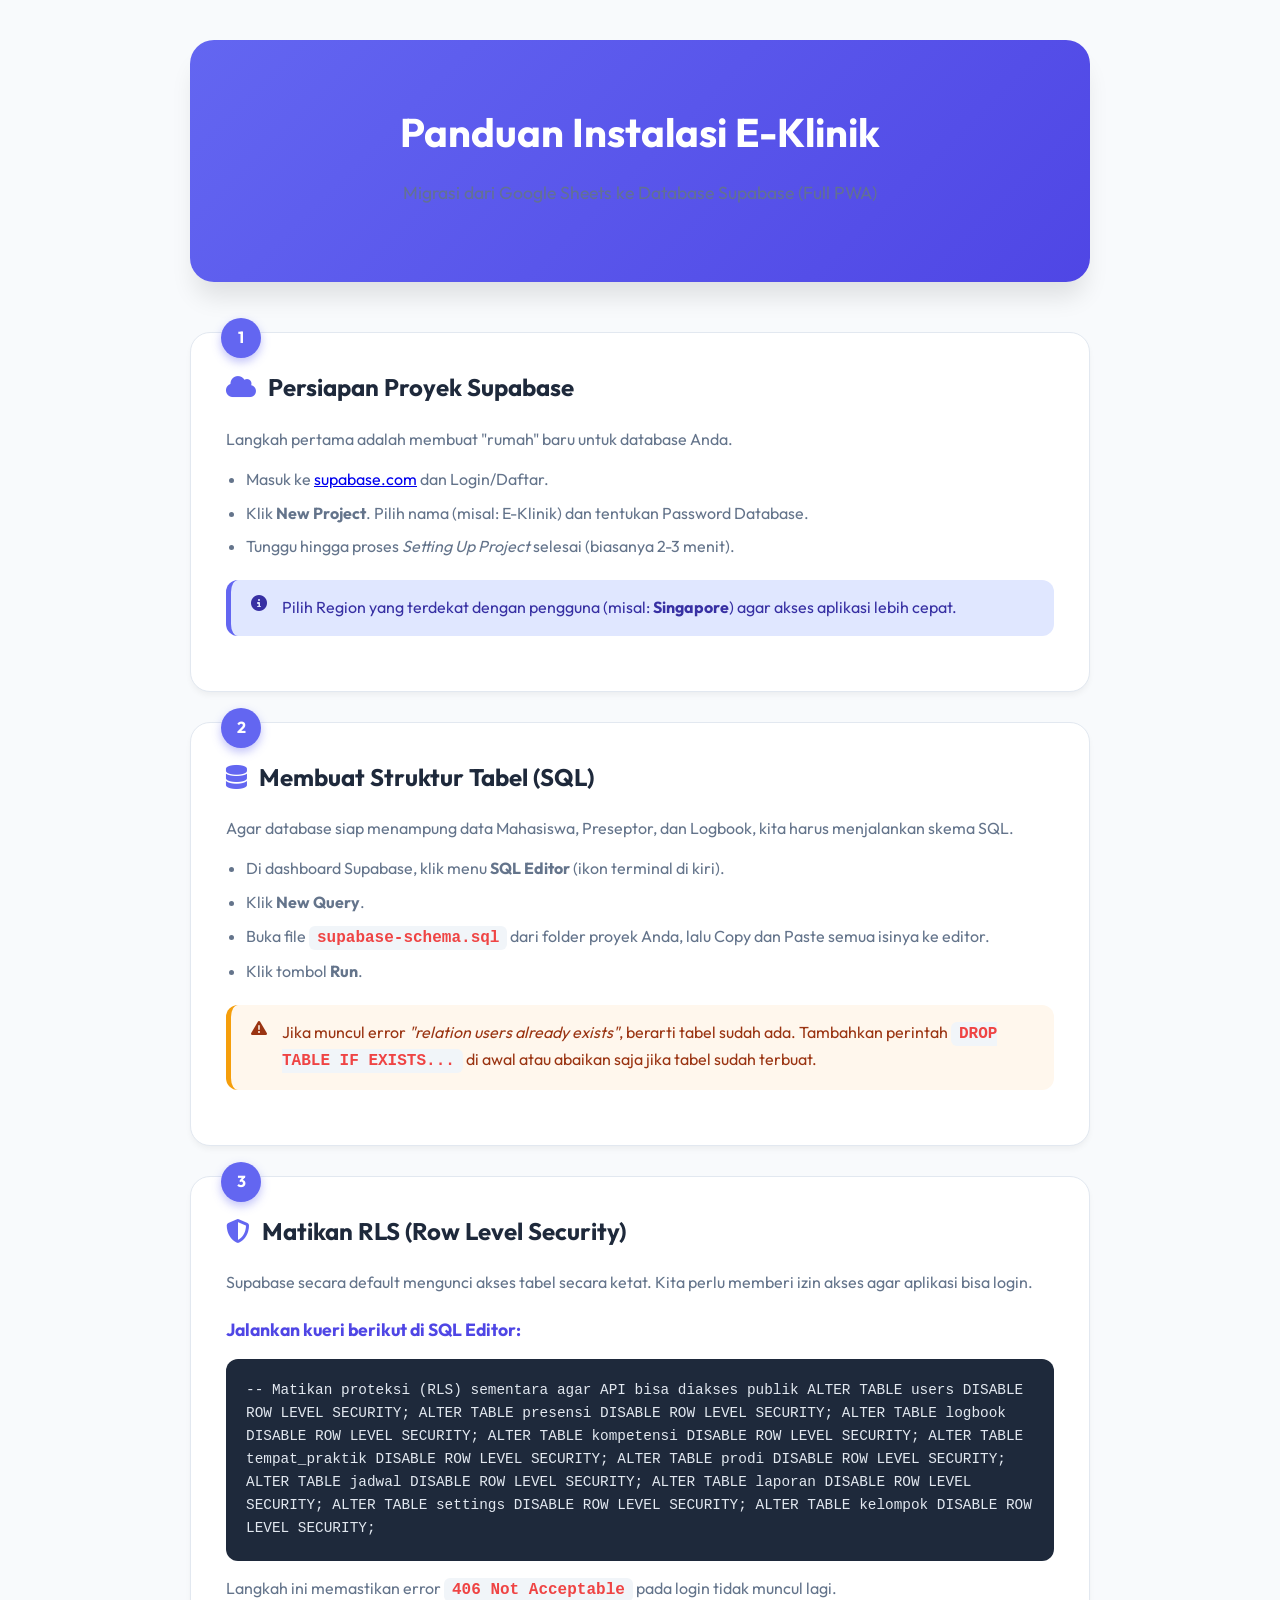
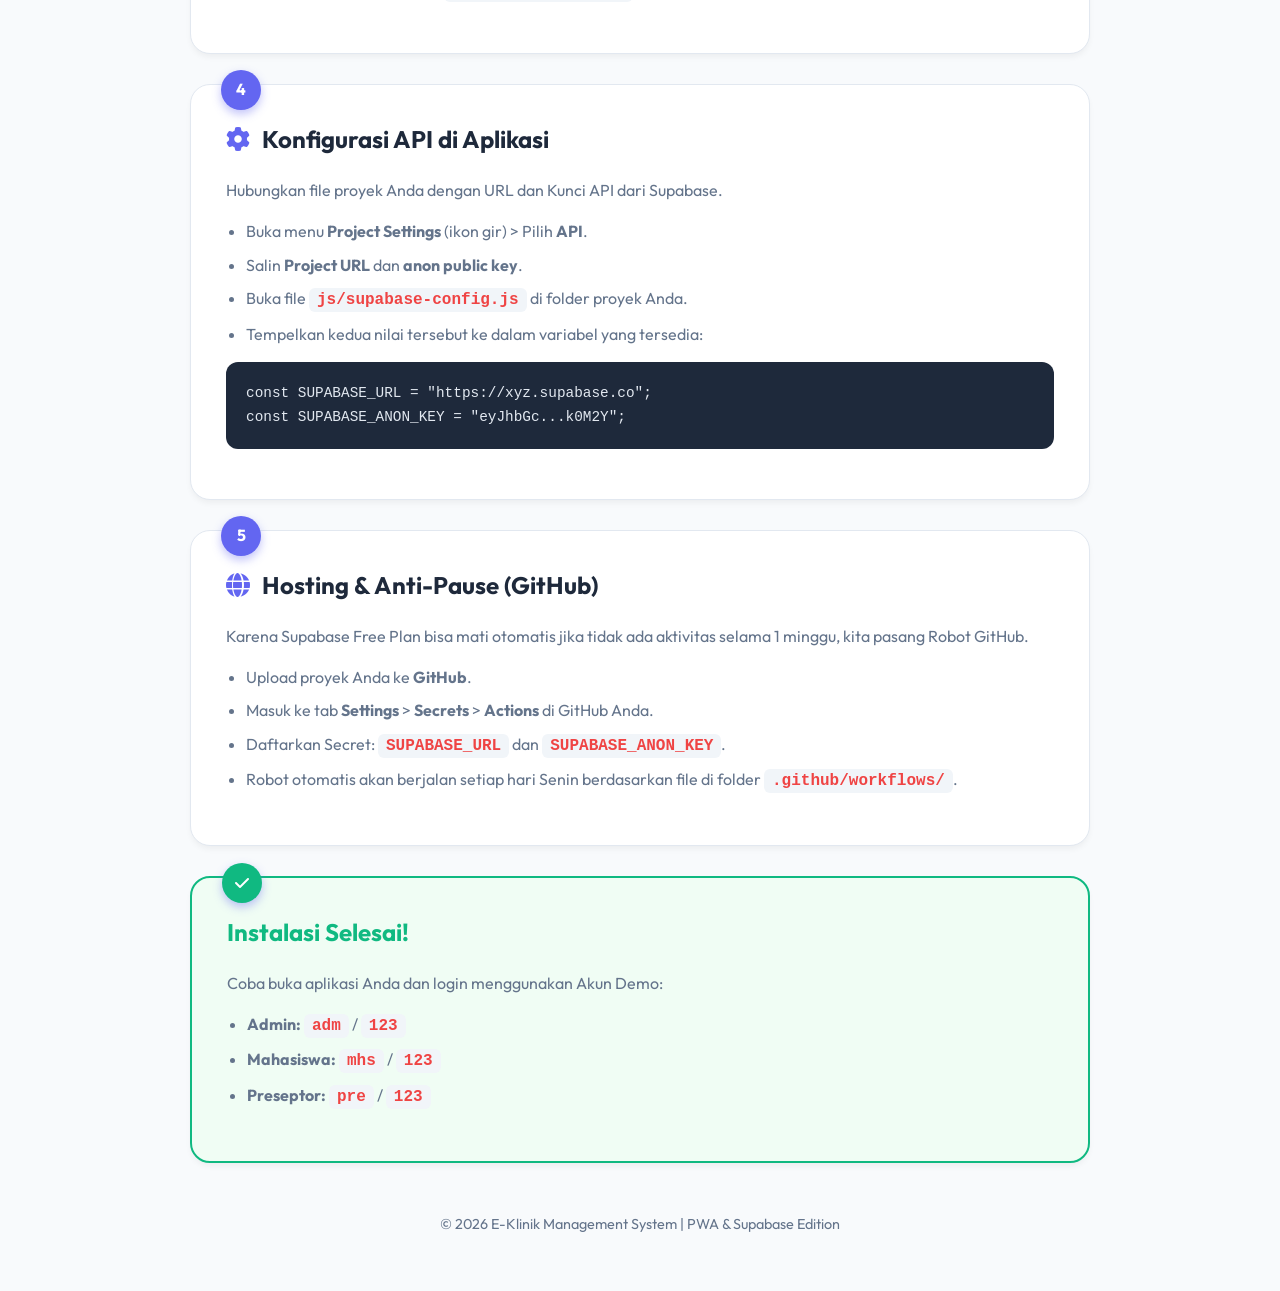
==== panduan.html @ da161163 "Add files via upload" ====
<!DOCTYPE html>
<html lang="id">
<head>
    <meta charset="UTF-8">
    <meta name="viewport" content="width=device-width, initial-scale=1.0">
    <title>Panduan Instalasi E-Klinik Supabase</title>
    <link href="https://fonts.googleapis.com/css2?family=Outfit:wght@300;400;600;700&display=swap" rel="stylesheet">
    <link rel="stylesheet" href="https://cdnjs.cloudflare.com/ajax/libs/font-awesome/6.4.0/css/all.min.css">
    <style>
        :root {
            --primary: #6366f1;
            --primary-dark: #4f46e5;
            --success: #10b981;
            --warning: #f59e0b;
            --danger: #ef4444;
            --bg: #f8fafc;
            --card-bg: #ffffff;
            --text: #1e293b;
            --text-light: #64748b;
        }

        * { margin: 0; padding: 0; box-sizing: border-box; }
        body { 
            font-family: 'Outfit', sans-serif; 
            background: var(--bg); 
            color: var(--text); 
            line-height: 1.6;
            padding: 40px 20px;
        }

        .container { max-width: 900px; margin: 0 auto; }
        
        header { 
            text-align: center; 
            margin-bottom: 50px; 
            background: linear-gradient(135deg, var(--primary), var(--primary-dark));
            padding: 60px 20px;
            border-radius: 24px;
            color: white;
            box-shadow: 0 20px 25px -5px rgba(0,0,0,0.1);
        }

        h1 { font-size: 2.5rem; margin-bottom: 15px; font-weight: 700; }
        .subtitle { font-size: 1.1rem; opacity: 0.9; }

        .step-card {
            background: var(--card-bg);
            border-radius: 20px;
            padding: 35px;
            margin-bottom: 30px;
            box-shadow: 0 4px 6px -1px rgba(0,0,0,0.05);
            border: 1px solid #e2e8f0;
            position: relative;
            transition: transform 0.3s ease;
        }

        .step-card:hover { transform: translateY(-5px); }

        .step-number {
            position: absolute;
            top: -15px;
            left: 30px;
            background: var(--primary);
            color: white;
            width: 40px;
            height: 40px;
            border-radius: 50%;
            display: flex;
            align-items: center;
            justify-content: center;
            font-weight: 700;
            box-shadow: 0 4px 10px rgba(99, 102, 241, 0.4);
        }

        h2 { margin-bottom: 20px; font-size: 1.5rem; display: flex; align-items: center; gap: 12px; }
        h2 i { color: var(--primary); }

        h3 { margin: 20px 0 10px; font-size: 1.1rem; color: var(--primary-dark); }

        p, ul { margin-bottom: 15px; color: var(--text-light); }
        ul { padding-left: 20px; }
        li { margin-bottom: 8px; }

        code {
            background: #f1f5f9;
            padding: 3px 8px;
            border-radius: 6px;
            font-family: 'Courier New', monospace;
            color: var(--danger);
            font-weight: 600;
        }

        .code-block {
            background: #1e293b;
            color: #e2e8f0;
            padding: 20px;
            border-radius: 12px;
            font-family: 'Courier New', monospace;
            font-size: 0.9rem;
            overflow-x: auto;
            margin: 15px 0;
            position: relative;
        }

        .alert {
            padding: 15px 20px;
            border-radius: 12px;
            margin: 20px 0;
            display: flex;
            gap: 15px;
            align-items: flex-start;
        }

        .alert-info { background: #e0e7ff; color: #3730a3; border-left: 5px solid var(--primary); }
        .alert-warning { background: #fff7ed; color: #9a3412; border-left: 5px solid var(--warning); }

        .btn-copy {
            position: absolute;
            top: 10px;
            right: 10px;
            background: rgba(255,255,255,0.1);
            border: none;
            color: white;
            padding: 5px 10px;
            border-radius: 5px;
            cursor: pointer;
            font-size: 0.8rem;
        }

        .btn-copy:hover { background: rgba(255,255,255,0.2); }

        footer { text-align: center; margin-top: 50px; color: var(--text-light); font-size: 0.9rem; }

        /* Mobile Adjustments */
        @media (max-width: 600px) {
            header { padding: 40px 15px; border-radius: 0; margin: -40px -20px 30px; }
            h1 { font-size: 1.8rem; }
            .step-card { padding: 25px 20px; }
        }
    </style>
</head>
<body>

<div class="container">
    <header>
        <h1>Panduan Instalasi E-Klinik</h1>
        <p class="subtitle">Migrasi dari Google Sheets ke Database Supabase (Full PWA)</p>
    </header>

    <!-- STEP 1 -->
    <div class="step-card">
        <div class="step-number">1</div>
        <h2><i class="fa-solid fa-cloud"></i> Persiapan Proyek Supabase</h2>
        <p>Langkah pertama adalah membuat "rumah" baru untuk database Anda.</p>
        <ul>
            <li>Masuk ke <a href="https://supabase.com" target="_blank">supabase.com</a> dan Login/Daftar.</li>
            <li>Klik <b>New Project</b>. Pilih nama (misal: E-Klinik) dan tentukan Password Database.</li>
            <li>Tunggu hingga proses <i>Setting Up Project</i> selesai (biasanya 2-3 menit).</li>
        </ul>
        <div class="alert alert-info">
            <i class="fa-solid fa-info-circle"></i>
            <div>Pilih Region yang terdekat dengan pengguna (misal: <b>Singapore</b>) agar akses aplikasi lebih cepat.</div>
        </div>
    </div>

    <!-- STEP 2 -->
    <div class="step-card">
        <div class="step-number">2</div>
        <h2><i class="fa-solid fa-database"></i> Membuat Struktur Tabel (SQL)</h2>
        <p>Agar database siap menampung data Mahasiswa, Preseptor, dan Logbook, kita harus menjalankan skema SQL.</p>
        <ul>
            <li>Di dashboard Supabase, klik menu <b>SQL Editor</b> (ikon terminal di kiri).</li>
            <li>Klik <b>New Query</b>.</li>
            <li>Buka file <code>supabase-schema.sql</code> dari folder proyek Anda, lalu Copy dan Paste semua isinya ke editor.</li>
            <li>Klik tombol <b>Run</b>.</li>
        </ul>
        <div class="alert alert-warning">
            <i class="fa-solid fa-triangle-exclamation"></i>
            <div>Jika muncul error <i>"relation users already exists"</i>, berarti tabel sudah ada. Tambahkan perintah <code>DROP TABLE IF EXISTS...</code> di awal atau abaikan saja jika tabel sudah terbuat.</div>
        </div>
    </div>

    <!-- STEP 3 -->
    <div class="step-card">
        <div class="step-number">3</div>
        <h2><i class="fa-solid fa-shield-halved"></i> Matikan RLS (Row Level Security)</h2>
        <p>Supabase secara default mengunci akses tabel secara ketat. Kita perlu memberi izin akses agar aplikasi bisa login.</p>
        <h3>Jalankan kueri berikut di SQL Editor:</h3>
        <div class="code-block">
            -- Matikan proteksi (RLS) sementara agar API bisa diakses publik
            ALTER TABLE users DISABLE ROW LEVEL SECURITY;
            ALTER TABLE presensi DISABLE ROW LEVEL SECURITY;
            ALTER TABLE logbook DISABLE ROW LEVEL SECURITY;
            ALTER TABLE kompetensi DISABLE ROW LEVEL SECURITY;
            ALTER TABLE tempat_praktik DISABLE ROW LEVEL SECURITY;
            ALTER TABLE prodi DISABLE ROW LEVEL SECURITY;
            ALTER TABLE jadwal DISABLE ROW LEVEL SECURITY;
            ALTER TABLE laporan DISABLE ROW LEVEL SECURITY;
            ALTER TABLE settings DISABLE ROW LEVEL SECURITY;
            ALTER TABLE kelompok DISABLE ROW LEVEL SECURITY;
        </div>
        <p>Langkah ini memastikan error <code>406 Not Acceptable</code> pada login tidak muncul lagi.</p>
    </div>

    <!-- STEP 4 -->
    <div class="step-card">
        <div class="step-number">4</div>
        <h2><i class="fa-solid fa-gear"></i> Konfigurasi API di Aplikasi</h2>
        <p>Hubungkan file proyek Anda dengan URL dan Kunci API dari Supabase.</p>
        <ul>
            <li>Buka menu <b>Project Settings</b> (ikon gir) > Pilih <b>API</b>.</li>
            <li>Salin <b>Project URL</b> dan <b>anon public key</b>.</li>
            <li>Buka file <code>js/supabase-config.js</code> di folder proyek Anda.</li>
            <li>Tempelkan kedua nilai tersebut ke dalam variabel yang tersedia:</li>
        </ul>
        <div class="code-block">
            const SUPABASE_URL = "https://xyz.supabase.co";<br>
            const SUPABASE_ANON_KEY = "eyJhbGc...k0M2Y";
        </div>
    </div>

    <!-- STEP 5 -->
    <div class="step-card">
        <div class="step-number">5</div>
        <h2><i class="fa-solid fa-globe"></i> Hosting & Anti-Pause (GitHub)</h2>
        <p>Karena Supabase Free Plan bisa mati otomatis jika tidak ada aktivitas selama 1 minggu, kita pasang Robot GitHub.</p>
        <ul>
            <li>Upload proyek Anda ke <b>GitHub</b>.</li>
            <li>Masuk ke tab <b>Settings</b> > <b>Secrets</b> > <b>Actions</b> di GitHub Anda.</li>
            <li>Daftarkan Secret: <code>SUPABASE_URL</code> dan <code>SUPABASE_ANON_KEY</code>.</li>
            <li>Robot otomatis akan berjalan setiap hari Senin berdasarkan file di folder <code>.github/workflows/</code>.</li>
        </ul>
    </div>

    <!-- FINISH -->
    <div class="step-card" style="border: 2px solid var(--success); background: #f0fdf4;">
        <div class="step-number" style="background: var(--success);"><i class="fa-solid fa-check"></i></div>
        <h2 style="color: var(--success);">Instalasi Selesai!</h2>
        <p>Coba buka aplikasi Anda dan login menggunakan Akun Demo:</p>
        <ul>
            <li><b>Admin:</b> <code>adm</code> / <code>123</code></li>
            <li><b>Mahasiswa:</b> <code>mhs</code> / <code>123</code></li>
            <li><b>Preseptor:</b> <code>pre</code> / <code>123</code></li>
        </ul>
    </div>

    <footer>
        <p>&copy; 2026 E-Klinik Management System | PWA & Supabase Edition</p>
    </footer>
</div>

</body>
</html>
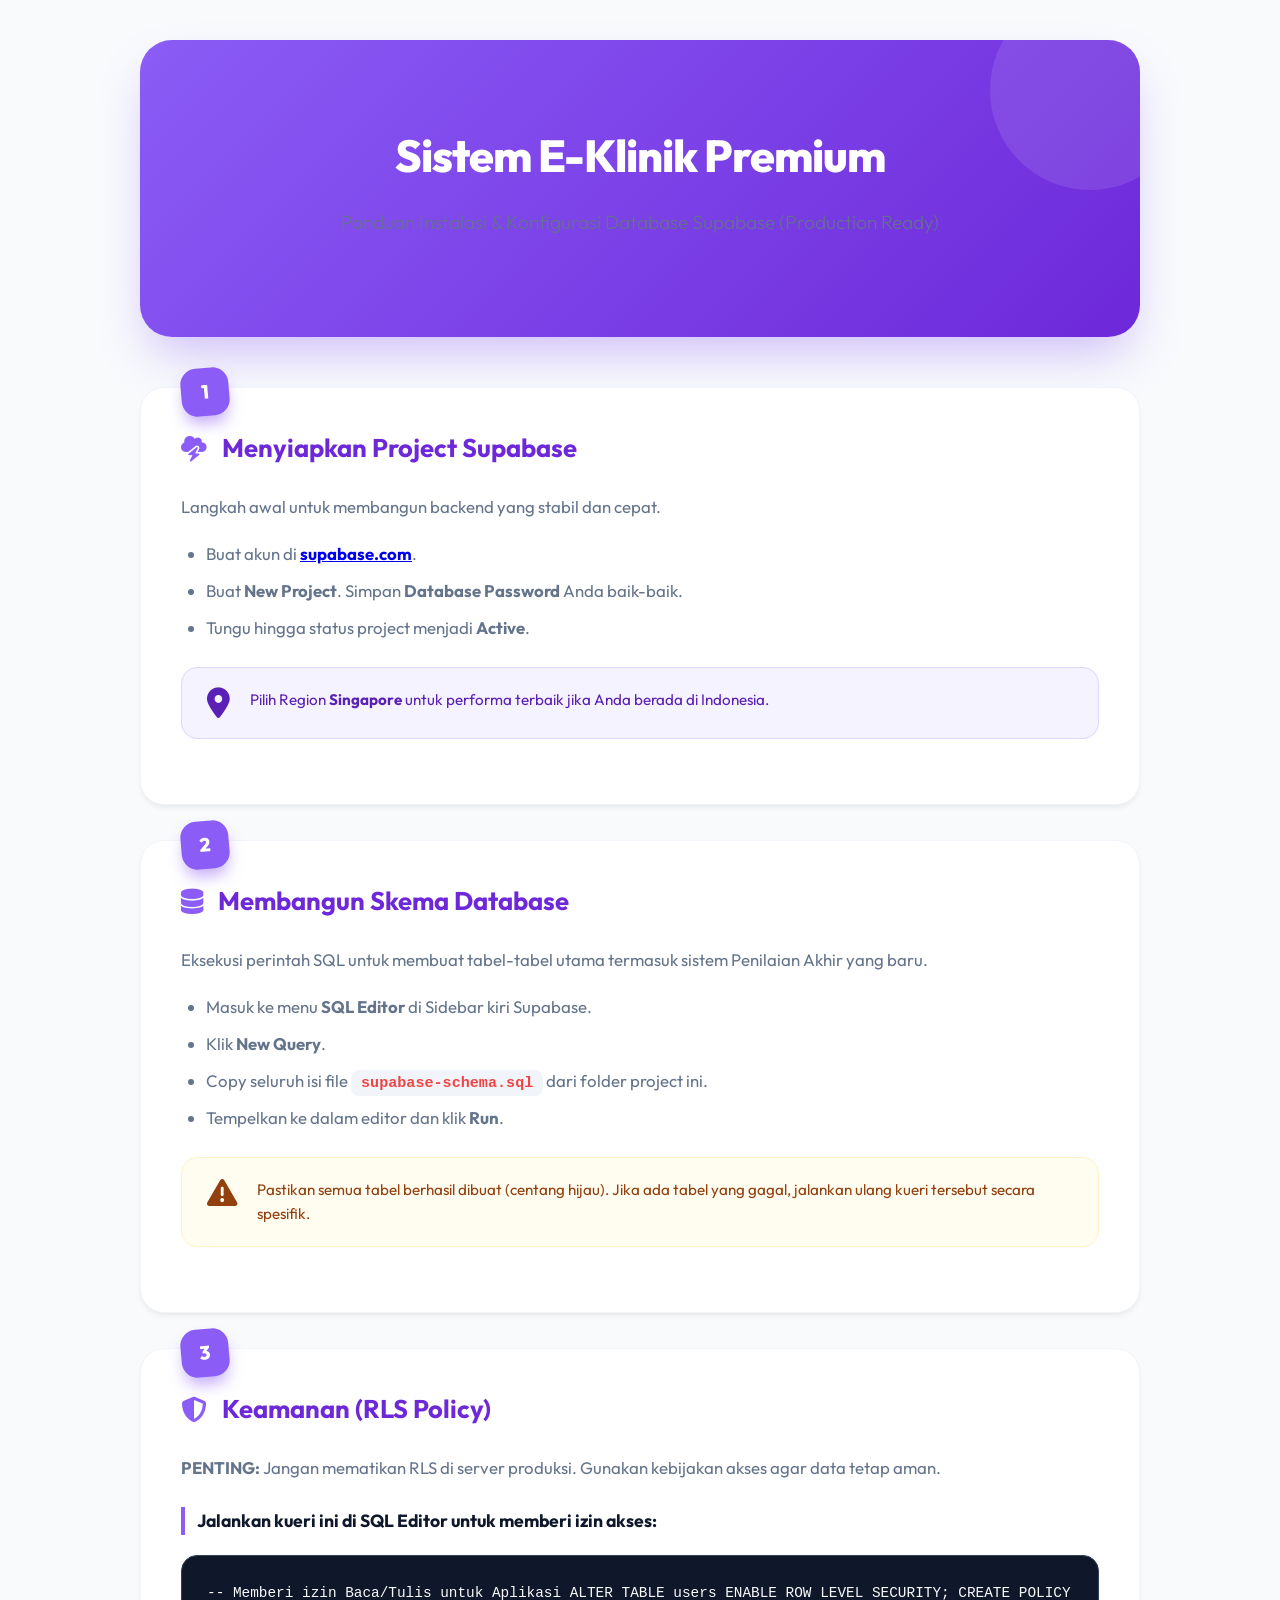
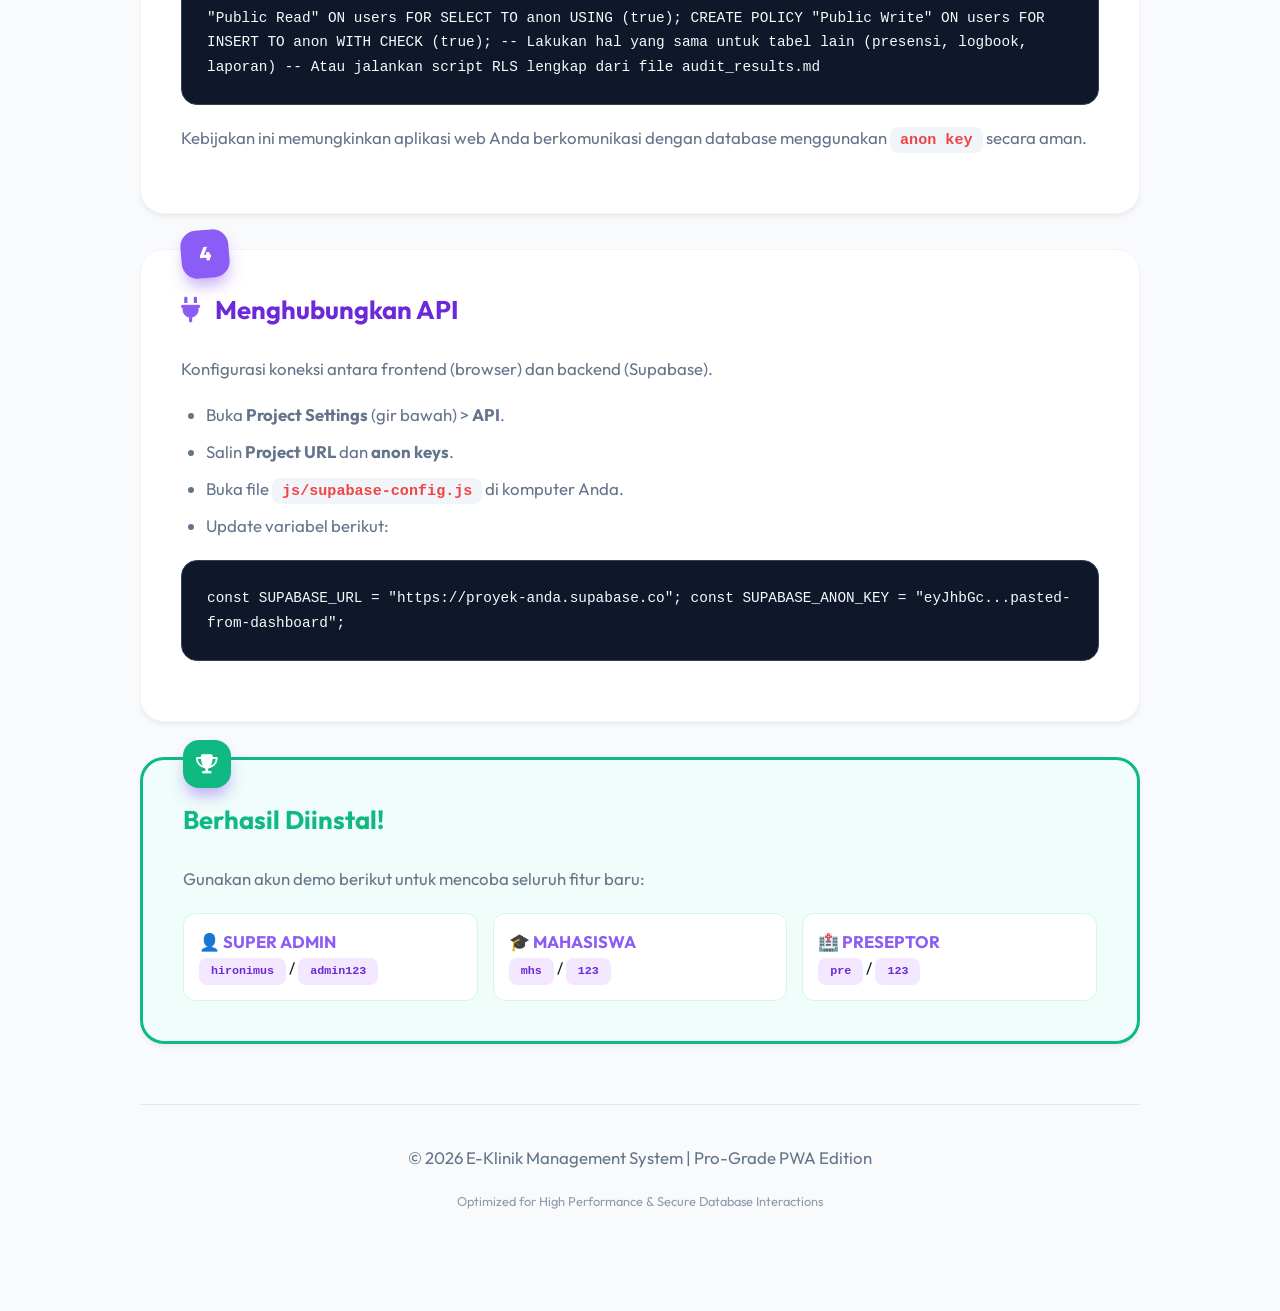
==== commit 94a54226: "Add files via upload" ====
--- a/panduan.html
+++ b/panduan.html
@@ -1,253 +1,426 @@
-<!DOCTYPE html>
+<!doctype html>
 <html lang="id">
-<head>
-    <meta charset="UTF-8">
-    <meta name="viewport" content="width=device-width, initial-scale=1.0">
-    <title>Panduan Instalasi E-Klinik Supabase</title>
-    <link href="https://fonts.googleapis.com/css2?family=Outfit:wght@300;400;600;700&display=swap" rel="stylesheet">
-    <link rel="stylesheet" href="https://cdnjs.cloudflare.com/ajax/libs/font-awesome/6.4.0/css/all.min.css">
+  <head>
+    <meta charset="UTF-8" />
+    <meta name="viewport" content="width=device-width, initial-scale=1.0" />
+    <title>Panduan Instalasi E-Klinik Premium Edition</title>
+    <link
+      href="https://fonts.googleapis.com/css2?family=Outfit:wght@300;400;600;700;800&display=swap"
+      rel="stylesheet"
+    />
+    <link
+      rel="stylesheet"
+      href="https://cdnjs.cloudflare.com/ajax/libs/font-awesome/6.4.0/css/all.min.css"
+    />
     <style>
-        :root {
-            --primary: #6366f1;
-            --primary-dark: #4f46e5;
-            --success: #10b981;
-            --warning: #f59e0b;
-            --danger: #ef4444;
-            --bg: #f8fafc;
-            --card-bg: #ffffff;
-            --text: #1e293b;
-            --text-light: #64748b;
+      :root {
+        --primary: #8b5cf6;
+        --primary-dark: #6d28d9;
+        --primary-soft: #f3e8ff;
+        --success: #10b981;
+        --warning: #f59e0b;
+        --danger: #ef4444;
+        --bg: #f8fafc;
+        --card-bg: #ffffff;
+        --text: #0f172a;
+        --text-light: #64748b;
+      }
+
+      * {
+        margin: 0;
+        padding: 0;
+        box-sizing: border-box;
+      }
+      body {
+        font-family: "Outfit", sans-serif;
+        background: var(--bg);
+        color: var(--text);
+        line-height: 1.6;
+        padding: 40px 20px;
+      }
+
+      .container {
+        max-width: 1000px;
+        margin: 0 auto;
+      }
+
+      header {
+        text-align: center;
+        margin-bottom: 50px;
+        background: linear-gradient(
+          135deg,
+          var(--primary),
+          var(--primary-dark)
+        );
+        padding: 80px 20px;
+        border-radius: 32px;
+        color: white;
+        box-shadow: 0 25px 50px -12px rgba(139, 92, 246, 0.4);
+        position: relative;
+        overflow: hidden;
+      }
+
+      header::before {
+        content: "";
+        position: absolute;
+        top: -50px;
+        right: -50px;
+        width: 200px;
+        height: 200px;
+        background: rgba(255, 255, 255, 0.1);
+        border-radius: 50%;
+      }
+
+      h1 {
+        font-size: 2.8rem;
+        margin-bottom: 15px;
+        font-weight: 800;
+        letter-spacing: -1px;
+      }
+      .subtitle {
+        font-size: 1.2rem;
+        opacity: 0.9;
+        font-weight: 300;
+      }
+
+      .step-card {
+        background: var(--card-bg);
+        border-radius: 24px;
+        padding: 40px;
+        margin-bottom: 35px;
+        box-shadow:
+          0 4px 6px -1px rgba(0, 0, 0, 0.05),
+          0 2px 4px -2px rgba(0, 0, 0, 0.05);
+        border: 1px solid #f1f5f9;
+        position: relative;
+        transition: all 0.3s ease;
+      }
+
+      .step-card:hover {
+        transform: translateY(-8px);
+        box-shadow: 0 20px 25px -5px rgba(0, 0, 0, 0.1);
+      }
+
+      .step-number {
+        position: absolute;
+        top: -20px;
+        left: 40px;
+        background: var(--primary);
+        color: white;
+        width: 48px;
+        height: 48px;
+        border-radius: 16px;
+        display: flex;
+        align-items: center;
+        justify-content: center;
+        font-weight: 800;
+        font-size: 1.2rem;
+        box-shadow: 0 10px 15px -3px rgba(139, 92, 246, 0.5);
+        transform: rotate(-5deg);
+      }
+
+      h2 {
+        margin-bottom: 25px;
+        font-size: 1.6rem;
+        display: flex;
+        align-items: center;
+        gap: 15px;
+        font-weight: 700;
+        color: var(--primary-dark);
+      }
+      h2 i {
+        color: var(--primary);
+      }
+
+      h3 {
+        margin: 25px 0 12px;
+        font-size: 1.1rem;
+        color: var(--text);
+        font-weight: 700;
+        border-left: 4px solid var(--primary);
+        padding-left: 12px;
+      }
+
+      p,
+      ul {
+        margin-bottom: 20px;
+        color: var(--text-light);
+        font-size: 1.05rem;
+      }
+      ul {
+        padding-left: 25px;
+      }
+      li {
+        margin-bottom: 10px;
+      }
+
+      code {
+        background: #f1f5f9;
+        padding: 4px 10px;
+        border-radius: 8px;
+        font-family: "Fira Code", "Courier New", monospace;
+        color: var(--danger);
+        font-weight: 600;
+        font-size: 0.9em;
+      }
+
+      .code-block {
+        background: #0f172a;
+        color: #f8fafc;
+        padding: 25px;
+        border-radius: 16px;
+        font-family: "Fira Code", "Courier New", monospace;
+        font-size: 0.9rem;
+        overflow-x: auto;
+        margin: 20px 0;
+        position: relative;
+        border: 1px solid #334155;
+        line-height: 1.7;
+      }
+
+      .alert {
+        padding: 20px 25px;
+        border-radius: 16px;
+        margin: 25px 0;
+        display: flex;
+        gap: 20px;
+        align-items: flex-start;
+        font-size: 0.95rem;
+      }
+
+      .alert-info {
+        background: #f5f3ff;
+        color: #5b21b6;
+        border: 1px solid #ddd6fe;
+      }
+      .alert-warning {
+        background: #fffcf0;
+        color: #92400e;
+        border: 1px solid #fef3c7;
+      }
+
+      footer {
+        text-align: center;
+        margin-top: 60px;
+        padding: 40px 0;
+        color: var(--text-light);
+        font-size: 0.95rem;
+        border-top: 1px solid #e2e8f0;
+      }
+
+      .demo-badge {
+        display: inline-block;
+        background: var(--primary-soft);
+        color: var(--primary-dark);
+        padding: 4px 12px;
+        border-radius: 8px;
+        font-weight: 700;
+        font-family: monospace;
+      }
+
+      /* Mobile Adjustments */
+      @media (max-width: 600px) {
+        header {
+          padding: 50px 20px;
+          border-radius: 0;
+          margin: -40px -20px 40px;
         }
-
-        * { margin: 0; padding: 0; box-sizing: border-box; }
-        body { 
-            font-family: 'Outfit', sans-serif; 
-            background: var(--bg); 
-            color: var(--text); 
-            line-height: 1.6;
-            padding: 40px 20px;
+        h1 {
+          font-size: 2rem;
         }
-
-        .container { max-width: 900px; margin: 0 auto; }
-        
-        header { 
-            text-align: center; 
-            margin-bottom: 50px; 
-            background: linear-gradient(135deg, var(--primary), var(--primary-dark));
-            padding: 60px 20px;
-            border-radius: 24px;
-            color: white;
-            box-shadow: 0 20px 25px -5px rgba(0,0,0,0.1);
+        .step-card {
+          padding: 30px 20px;
         }
-
-        h1 { font-size: 2.5rem; margin-bottom: 15px; font-weight: 700; }
-        .subtitle { font-size: 1.1rem; opacity: 0.9; }
-
-        .step-card {
-            background: var(--card-bg);
-            border-radius: 20px;
-            padding: 35px;
-            margin-bottom: 30px;
-            box-shadow: 0 4px 6px -1px rgba(0,0,0,0.05);
-            border: 1px solid #e2e8f0;
-            position: relative;
-            transition: transform 0.3s ease;
+        .step-number {
+          left: 20px;
         }
-
-        .step-card:hover { transform: translateY(-5px); }
-
-        .step-number {
-            position: absolute;
-            top: -15px;
-            left: 30px;
-            background: var(--primary);
-            color: white;
-            width: 40px;
-            height: 40px;
-            border-radius: 50%;
-            display: flex;
-            align-items: center;
-            justify-content: center;
-            font-weight: 700;
-            box-shadow: 0 4px 10px rgba(99, 102, 241, 0.4);
-        }
-
-        h2 { margin-bottom: 20px; font-size: 1.5rem; display: flex; align-items: center; gap: 12px; }
-        h2 i { color: var(--primary); }
-
-        h3 { margin: 20px 0 10px; font-size: 1.1rem; color: var(--primary-dark); }
-
-        p, ul { margin-bottom: 15px; color: var(--text-light); }
-        ul { padding-left: 20px; }
-        li { margin-bottom: 8px; }
-
-        code {
-            background: #f1f5f9;
-            padding: 3px 8px;
-            border-radius: 6px;
-            font-family: 'Courier New', monospace;
-            color: var(--danger);
-            font-weight: 600;
-        }
-
-        .code-block {
-            background: #1e293b;
-            color: #e2e8f0;
-            padding: 20px;
-            border-radius: 12px;
-            font-family: 'Courier New', monospace;
-            font-size: 0.9rem;
-            overflow-x: auto;
-            margin: 15px 0;
-            position: relative;
-        }
-
-        .alert {
-            padding: 15px 20px;
-            border-radius: 12px;
-            margin: 20px 0;
-            display: flex;
-            gap: 15px;
-            align-items: flex-start;
-        }
-
-        .alert-info { background: #e0e7ff; color: #3730a3; border-left: 5px solid var(--primary); }
-        .alert-warning { background: #fff7ed; color: #9a3412; border-left: 5px solid var(--warning); }
-
-        .btn-copy {
-            position: absolute;
-            top: 10px;
-            right: 10px;
-            background: rgba(255,255,255,0.1);
-            border: none;
-            color: white;
-            padding: 5px 10px;
-            border-radius: 5px;
-            cursor: pointer;
-            font-size: 0.8rem;
-        }
-
-        .btn-copy:hover { background: rgba(255,255,255,0.2); }
-
-        footer { text-align: center; margin-top: 50px; color: var(--text-light); font-size: 0.9rem; }
-
-        /* Mobile Adjustments */
-        @media (max-width: 600px) {
-            header { padding: 40px 15px; border-radius: 0; margin: -40px -20px 30px; }
-            h1 { font-size: 1.8rem; }
-            .step-card { padding: 25px 20px; }
-        }
+      }
     </style>
-</head>
-<body>
-
-<div class="container">
-    <header>
-        <h1>Panduan Instalasi E-Klinik</h1>
-        <p class="subtitle">Migrasi dari Google Sheets ke Database Supabase (Full PWA)</p>
-    </header>
-
-    <!-- STEP 1 -->
-    <div class="step-card">
+  </head>
+  <body>
+    <div class="container">
+      <header>
+        <h1>Sistem E-Klinik Premium</h1>
+        <p class="subtitle">
+          Panduan Instalasi & Konfigurasi Database Supabase (Production Ready)
+        </p>
+      </header>
+
+      <!-- STEP 1 -->
+      <div class="step-card">
         <div class="step-number">1</div>
-        <h2><i class="fa-solid fa-cloud"></i> Persiapan Proyek Supabase</h2>
-        <p>Langkah pertama adalah membuat "rumah" baru untuk database Anda.</p>
+        <h2>
+          <i class="fa-solid fa-cloud-bolt"></i> Menyiapkan Project Supabase
+        </h2>
+        <p>Langkah awal untuk membangun backend yang stabil dan cepat.</p>
         <ul>
-            <li>Masuk ke <a href="https://supabase.com" target="_blank">supabase.com</a> dan Login/Daftar.</li>
-            <li>Klik <b>New Project</b>. Pilih nama (misal: E-Klinik) dan tentukan Password Database.</li>
-            <li>Tunggu hingga proses <i>Setting Up Project</i> selesai (biasanya 2-3 menit).</li>
+          <li>
+            Buat akun di
+            <a
+              href="https://supabase.com"
+              target="_blank"
+              style="font-weight: 700"
+              >supabase.com</a
+            >.
+          </li>
+          <li>
+            Buat <b>New Project</b>. Simpan <b>Database Password</b> Anda
+            baik-baik.
+          </li>
+          <li>Tungu hingga status project menjadi <b>Active</b>.</li>
         </ul>
         <div class="alert alert-info">
-            <i class="fa-solid fa-info-circle"></i>
-            <div>Pilih Region yang terdekat dengan pengguna (misal: <b>Singapore</b>) agar akses aplikasi lebih cepat.</div>
-        </div>
-    </div>
-
-    <!-- STEP 2 -->
-    <div class="step-card">
+          <i class="fa-solid fa-location-dot fa-2x"></i>
+          <div>
+            Pilih Region <b>Singapore</b> untuk performa terbaik jika Anda
+            berada di Indonesia.
+          </div>
+        </div>
+      </div>
+
+      <!-- STEP 2 -->
+      <div class="step-card">
         <div class="step-number">2</div>
-        <h2><i class="fa-solid fa-database"></i> Membuat Struktur Tabel (SQL)</h2>
-        <p>Agar database siap menampung data Mahasiswa, Preseptor, dan Logbook, kita harus menjalankan skema SQL.</p>
+        <h2><i class="fa-solid fa-database"></i> Membangun Skema Database</h2>
+        <p>
+          Eksekusi perintah SQL untuk membuat tabel-tabel utama termasuk sistem
+          Penilaian Akhir yang baru.
+        </p>
         <ul>
-            <li>Di dashboard Supabase, klik menu <b>SQL Editor</b> (ikon terminal di kiri).</li>
-            <li>Klik <b>New Query</b>.</li>
-            <li>Buka file <code>supabase-schema.sql</code> dari folder proyek Anda, lalu Copy dan Paste semua isinya ke editor.</li>
-            <li>Klik tombol <b>Run</b>.</li>
+          <li>Masuk ke menu <b>SQL Editor</b> di Sidebar kiri Supabase.</li>
+          <li>Klik <b>New Query</b>.</li>
+          <li>
+            Copy seluruh isi file <code>supabase-schema.sql</code> dari folder
+            project ini.
+          </li>
+          <li>Tempelkan ke dalam editor dan klik <b>Run</b>.</li>
         </ul>
         <div class="alert alert-warning">
-            <i class="fa-solid fa-triangle-exclamation"></i>
-            <div>Jika muncul error <i>"relation users already exists"</i>, berarti tabel sudah ada. Tambahkan perintah <code>DROP TABLE IF EXISTS...</code> di awal atau abaikan saja jika tabel sudah terbuat.</div>
-        </div>
-    </div>
-
-    <!-- STEP 3 -->
-    <div class="step-card">
+          <i class="fa-solid fa-triangle-exclamation fa-2x"></i>
+          <div>
+            Pastikan semua tabel berhasil dibuat (centang hijau). Jika ada tabel
+            yang gagal, jalankan ulang kueri tersebut secara spesifik.
+          </div>
+        </div>
+      </div>
+
+      <!-- STEP 3 -->
+      <div class="step-card">
         <div class="step-number">3</div>
-        <h2><i class="fa-solid fa-shield-halved"></i> Matikan RLS (Row Level Security)</h2>
-        <p>Supabase secara default mengunci akses tabel secara ketat. Kita perlu memberi izin akses agar aplikasi bisa login.</p>
-        <h3>Jalankan kueri berikut di SQL Editor:</h3>
+        <h2><i class="fa-solid fa-shield-halved"></i> Keamanan (RLS Policy)</h2>
+        <p>
+          <b>PENTING:</b> Jangan mematikan RLS di server produksi. Gunakan
+          kebijakan akses agar data tetap aman.
+        </p>
+        <h3>Jalankan kueri ini di SQL Editor untuk memberi izin akses:</h3>
         <div class="code-block">
-            -- Matikan proteksi (RLS) sementara agar API bisa diakses publik
-            ALTER TABLE users DISABLE ROW LEVEL SECURITY;
-            ALTER TABLE presensi DISABLE ROW LEVEL SECURITY;
-            ALTER TABLE logbook DISABLE ROW LEVEL SECURITY;
-            ALTER TABLE kompetensi DISABLE ROW LEVEL SECURITY;
-            ALTER TABLE tempat_praktik DISABLE ROW LEVEL SECURITY;
-            ALTER TABLE prodi DISABLE ROW LEVEL SECURITY;
-            ALTER TABLE jadwal DISABLE ROW LEVEL SECURITY;
-            ALTER TABLE laporan DISABLE ROW LEVEL SECURITY;
-            ALTER TABLE settings DISABLE ROW LEVEL SECURITY;
-            ALTER TABLE kelompok DISABLE ROW LEVEL SECURITY;
-        </div>
-        <p>Langkah ini memastikan error <code>406 Not Acceptable</code> pada login tidak muncul lagi.</p>
-    </div>
-
-    <!-- STEP 4 -->
-    <div class="step-card">
+          -- Memberi izin Baca/Tulis untuk Aplikasi ALTER TABLE users ENABLE ROW
+          LEVEL SECURITY; CREATE POLICY "Public Read" ON users FOR SELECT TO
+          anon USING (true); CREATE POLICY "Public Write" ON users FOR INSERT TO
+          anon WITH CHECK (true); -- Lakukan hal yang sama untuk tabel lain
+          (presensi, logbook, laporan) -- Atau jalankan script RLS lengkap dari
+          file audit_results.md
+        </div>
+        <p>
+          Kebijakan ini memungkinkan aplikasi web Anda berkomunikasi dengan
+          database menggunakan <code>anon key</code> secara aman.
+        </p>
+      </div>
+
+      <!-- STEP 4 -->
+      <div class="step-card">
         <div class="step-number">4</div>
-        <h2><i class="fa-solid fa-gear"></i> Konfigurasi API di Aplikasi</h2>
-        <p>Hubungkan file proyek Anda dengan URL dan Kunci API dari Supabase.</p>
+        <h2><i class="fa-solid fa-plug"></i> Menghubungkan API</h2>
+        <p>
+          Konfigurasi koneksi antara frontend (browser) dan backend (Supabase).
+        </p>
         <ul>
-            <li>Buka menu <b>Project Settings</b> (ikon gir) > Pilih <b>API</b>.</li>
-            <li>Salin <b>Project URL</b> dan <b>anon public key</b>.</li>
-            <li>Buka file <code>js/supabase-config.js</code> di folder proyek Anda.</li>
-            <li>Tempelkan kedua nilai tersebut ke dalam variabel yang tersedia:</li>
+          <li>Buka <b>Project Settings</b> (gir bawah) > <b>API</b>.</li>
+          <li>Salin <b>Project URL</b> dan <b>anon keys</b>.</li>
+          <li>
+            Buka file <code>js/supabase-config.js</code> di komputer Anda.
+          </li>
+          <li>Update variabel berikut:</li>
         </ul>
         <div class="code-block">
-            const SUPABASE_URL = "https://xyz.supabase.co";<br>
-            const SUPABASE_ANON_KEY = "eyJhbGc...k0M2Y";
-        </div>
+          const SUPABASE_URL = "https://proyek-anda.supabase.co"; const
+          SUPABASE_ANON_KEY = "eyJhbGc...pasted-from-dashboard";
+        </div>
+      </div>
+
+      <!-- FINISH -->
+      <div
+        class="step-card"
+        style="border: 3px solid var(--success); background: #f0fdfa"
+      >
+        <div
+          class="step-number"
+          style="background: var(--success); transform: rotate(0)"
+        >
+          <i class="fa-solid fa-trophy"></i>
+        </div>
+        <h2 style="color: var(--success)">Berhasil Diinstal!</h2>
+        <p>Gunakan akun demo berikut untuk mencoba seluruh fitur baru:</p>
+
+        <div
+          style="
+            display: grid;
+            grid-template-columns: repeat(auto-fit, minmax(200px, 1fr));
+            gap: 15px;
+            margin-top: 10px;
+          "
+        >
+          <div
+            style="
+              background: white;
+              padding: 15px;
+              border-radius: 12px;
+              border: 1px solid #d1fae5;
+            "
+          >
+            <p style="margin: 0; font-weight: 700; color: var(--primary)">
+              👤 SUPER ADMIN
+            </p>
+            <code class="demo-badge">hironimus</code> /
+            <code class="demo-badge">admin123</code>
+          </div>
+          <div
+            style="
+              background: white;
+              padding: 15px;
+              border-radius: 12px;
+              border: 1px solid #d1fae5;
+            "
+          >
+            <p style="margin: 0; font-weight: 700; color: var(--primary)">
+              🎓 MAHASISWA
+            </p>
+            <code class="demo-badge">mhs</code> /
+            <code class="demo-badge">123</code>
+          </div>
+          <div
+            style="
+              background: white;
+              padding: 15px;
+              border-radius: 12px;
+              border: 1px solid #d1fae5;
+            "
+          >
+            <p style="margin: 0; font-weight: 700; color: var(--primary)">
+              🏥 PRESEPTOR
+            </p>
+            <code class="demo-badge">pre</code> /
+            <code class="demo-badge">123</code>
+          </div>
+        </div>
+      </div>
+
+      <footer>
+        <p>&copy; 2026 E-Klinik Management System | Pro-Grade PWA Edition</p>
+        <p style="font-size: 0.8rem; margin-top: 10px; opacity: 0.7">
+          Optimized for High Performance & Secure Database Interactions
+        </p>
+      </footer>
     </div>
-
-    <!-- STEP 5 -->
-    <div class="step-card">
-        <div class="step-number">5</div>
-        <h2><i class="fa-solid fa-globe"></i> Hosting & Anti-Pause (GitHub)</h2>
-        <p>Karena Supabase Free Plan bisa mati otomatis jika tidak ada aktivitas selama 1 minggu, kita pasang Robot GitHub.</p>
-        <ul>
-            <li>Upload proyek Anda ke <b>GitHub</b>.</li>
-            <li>Masuk ke tab <b>Settings</b> > <b>Secrets</b> > <b>Actions</b> di GitHub Anda.</li>
-            <li>Daftarkan Secret: <code>SUPABASE_URL</code> dan <code>SUPABASE_ANON_KEY</code>.</li>
-            <li>Robot otomatis akan berjalan setiap hari Senin berdasarkan file di folder <code>.github/workflows/</code>.</li>
-        </ul>
-    </div>
-
-    <!-- FINISH -->
-    <div class="step-card" style="border: 2px solid var(--success); background: #f0fdf4;">
-        <div class="step-number" style="background: var(--success);"><i class="fa-solid fa-check"></i></div>
-        <h2 style="color: var(--success);">Instalasi Selesai!</h2>
-        <p>Coba buka aplikasi Anda dan login menggunakan Akun Demo:</p>
-        <ul>
-            <li><b>Admin:</b> <code>adm</code> / <code>123</code></li>
-            <li><b>Mahasiswa:</b> <code>mhs</code> / <code>123</code></li>
-            <li><b>Preseptor:</b> <code>pre</code> / <code>123</code></li>
-        </ul>
-    </div>
-
-    <footer>
-        <p>&copy; 2026 E-Klinik Management System | PWA & Supabase Edition</p>
-    </footer>
-</div>
-
-</body>
+  </body>
 </html>
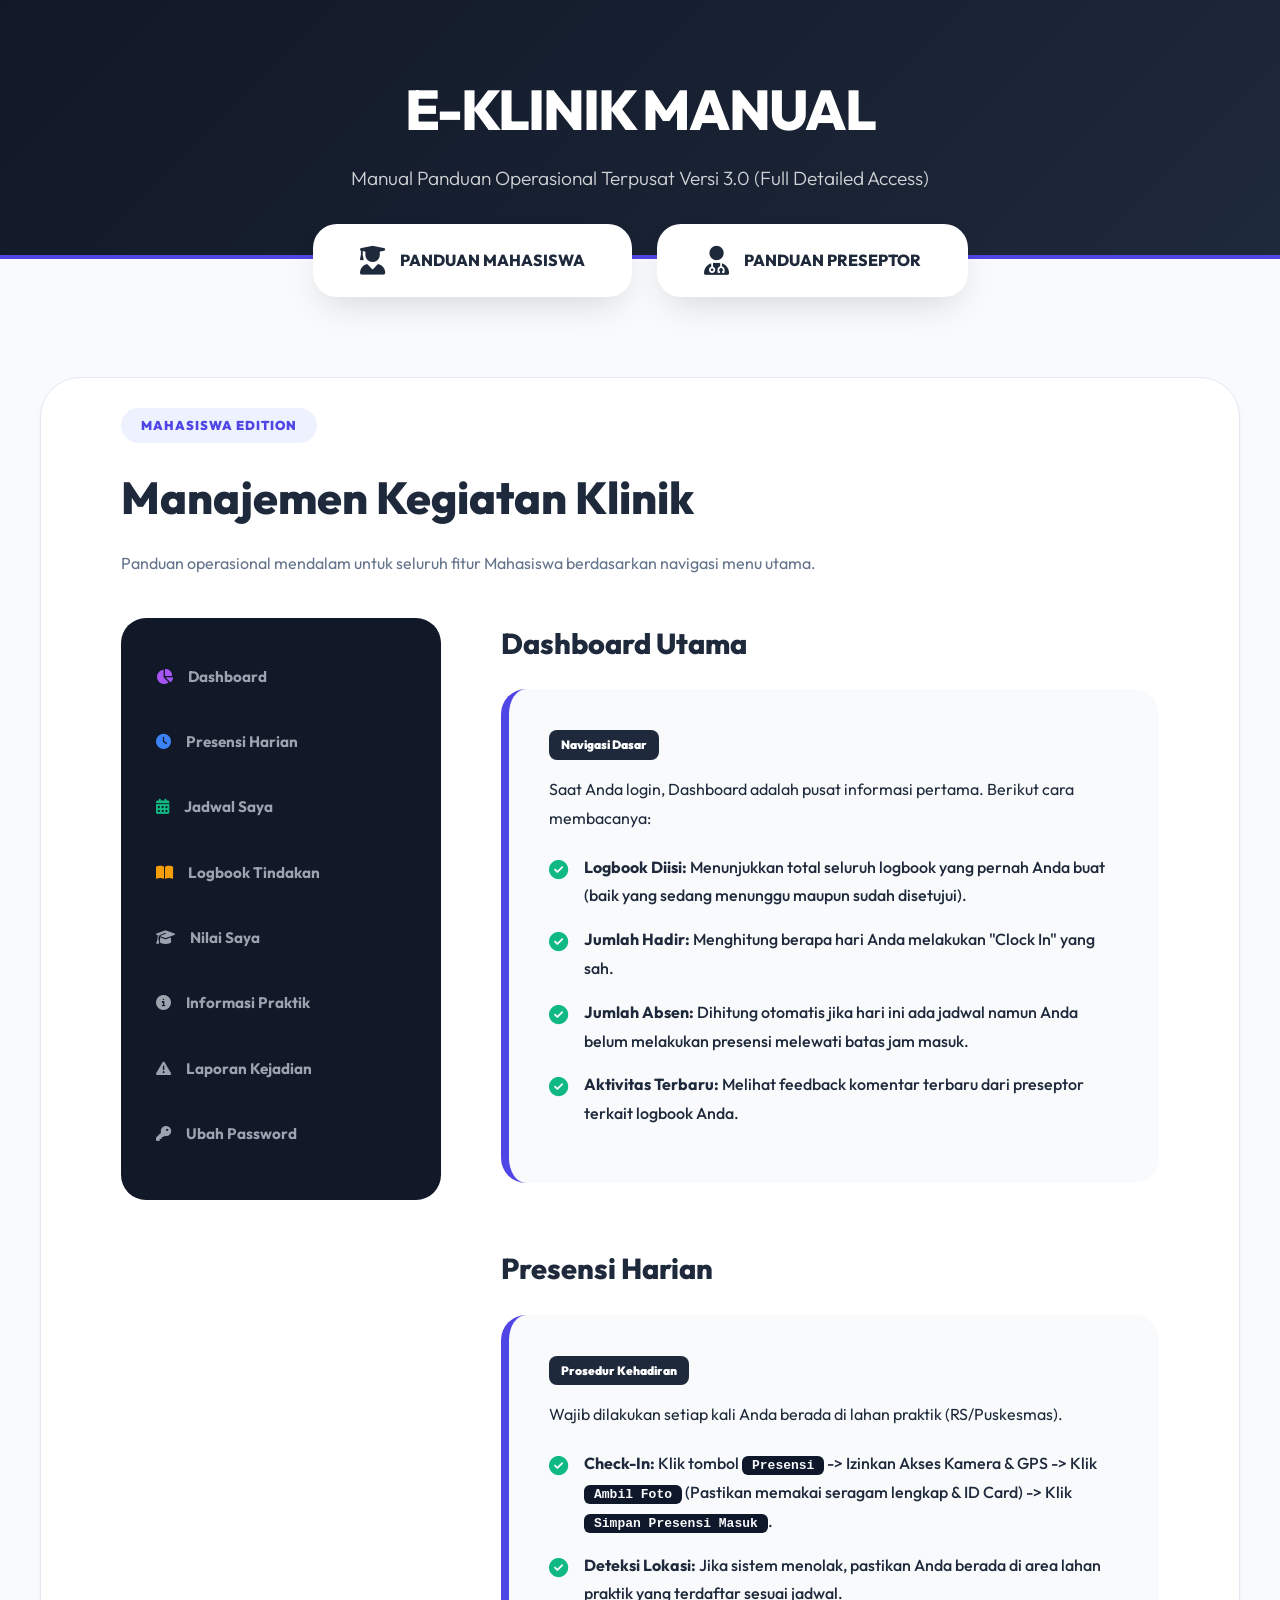
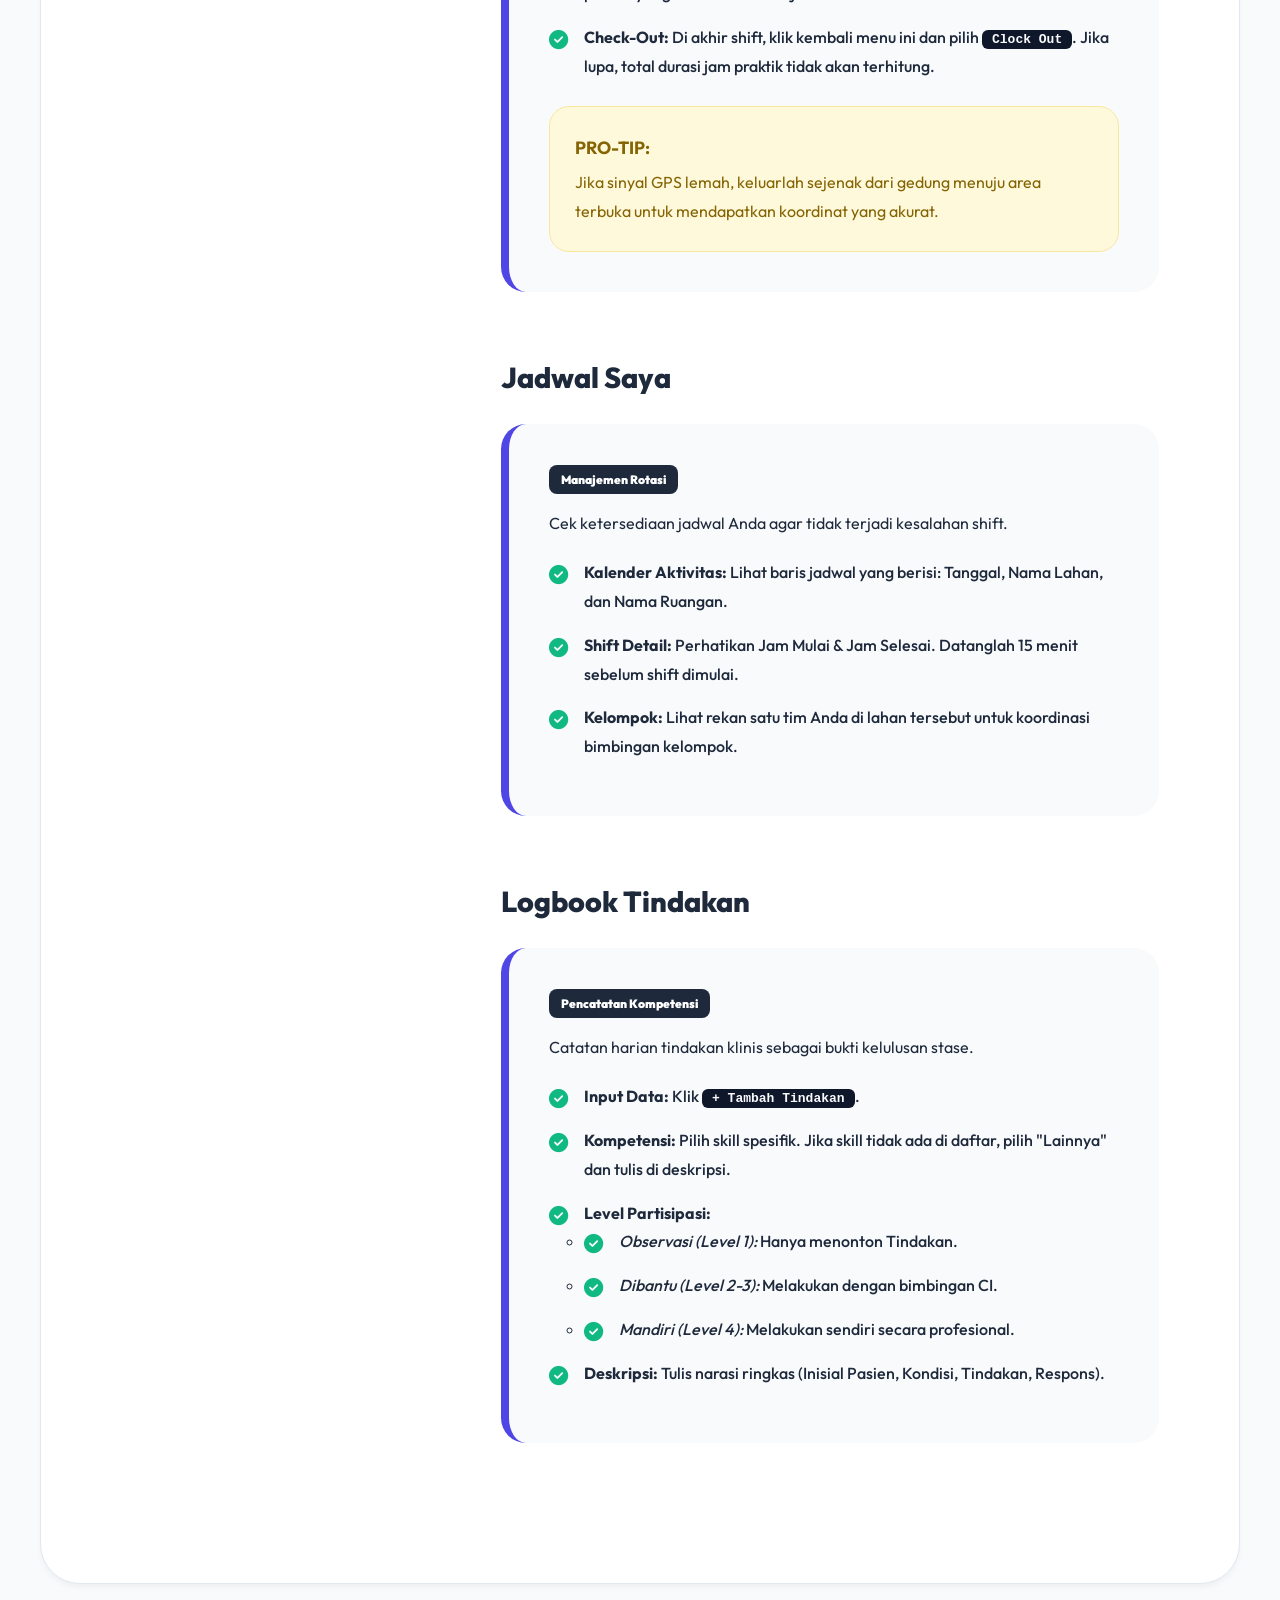
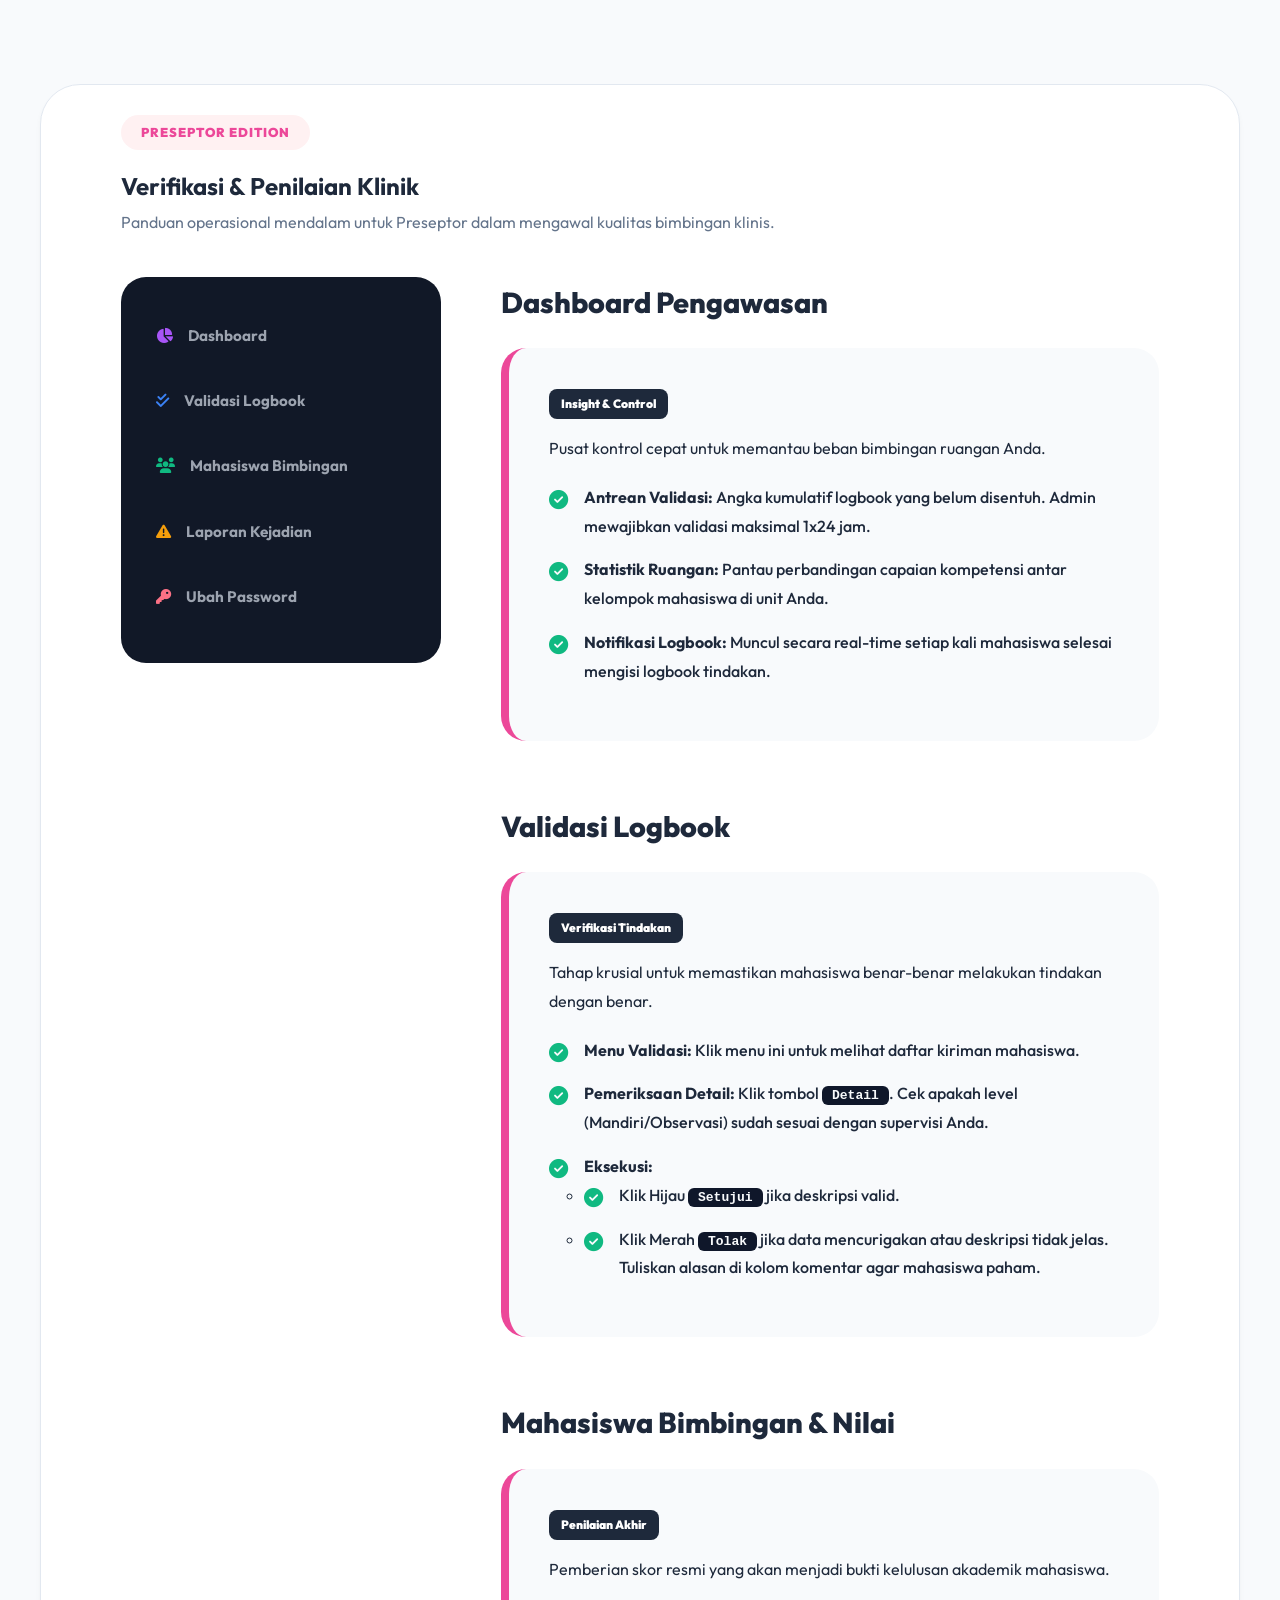
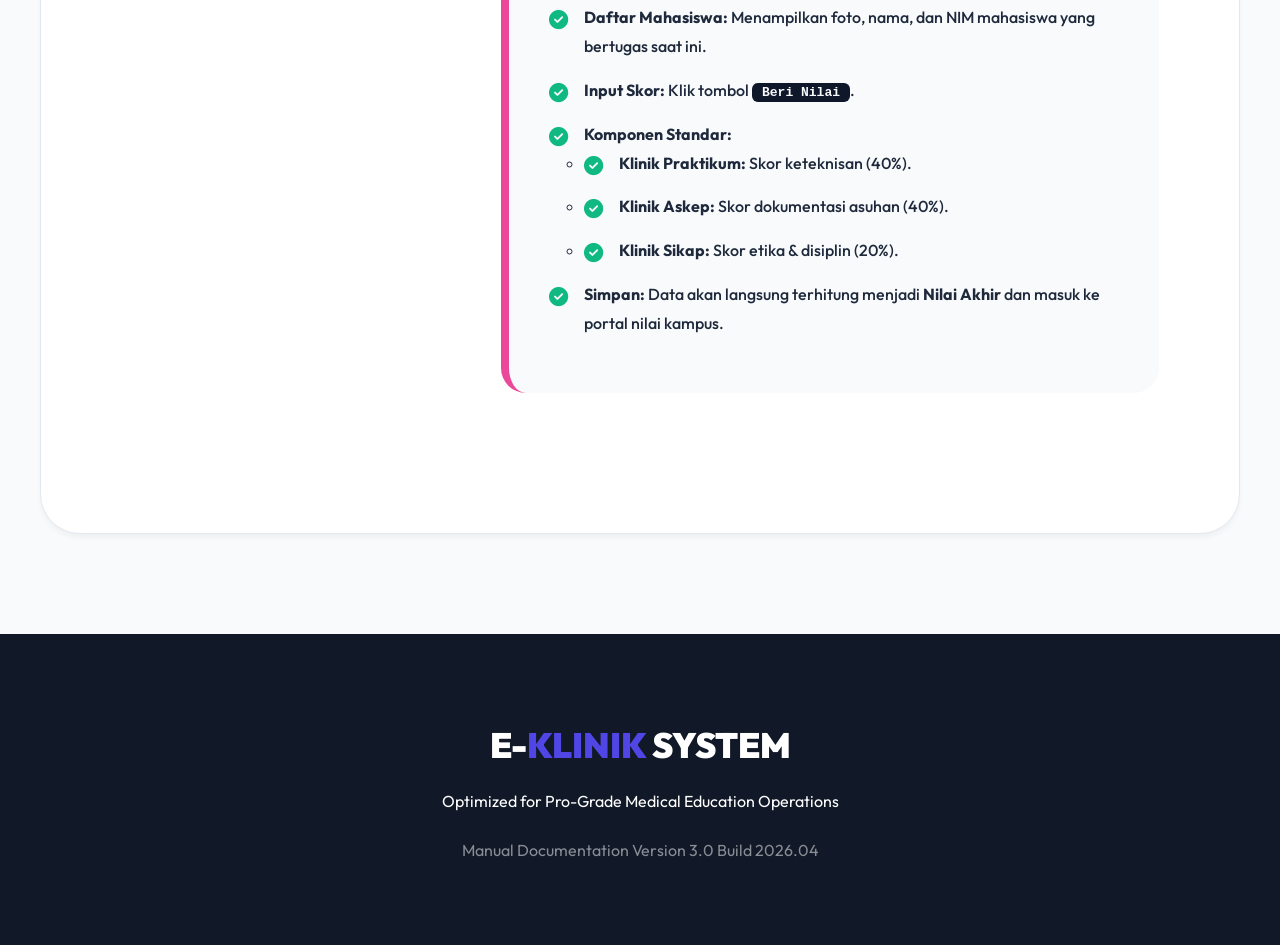
==== commit da3ada3a: "Add files via upload" ====
--- a/panduan.html
+++ b/panduan.html
@@ -3,7 +3,7 @@
   <head>
     <meta charset="UTF-8" />
     <meta name="viewport" content="width=device-width, initial-scale=1.0" />
-    <title>Panduan Instalasi E-Klinik Premium Edition</title>
+    <title>E-Klinik Professional Manual - Full Detail V3.0</title>
     <link
       href="https://fonts.googleapis.com/css2?family=Outfit:wght@300;400;600;700;800&display=swap"
       rel="stylesheet"
@@ -14,413 +14,414 @@
     />
     <style>
       :root {
-        --primary: #8b5cf6;
-        --primary-dark: #6d28d9;
-        --primary-soft: #f3e8ff;
+        --primary: #4f46e5;
+        --secondary: #ec4899;
+        --accent: #8b5cf6;
         --success: #10b981;
         --warning: #f59e0b;
         --danger: #ef4444;
+        --sidebar-bg: #111827;
         --bg: #f8fafc;
         --card-bg: #ffffff;
-        --text: #0f172a;
+        --text: #1e293b;
         --text-light: #64748b;
-      }
-
-      * {
-        margin: 0;
-        padding: 0;
-        box-sizing: border-box;
-      }
+        --border: #e2e8f0;
+        --indigo-soft: #eef2ff;
+        --rose-soft: #fff1f2;
+      }
+
+      * { margin: 0; padding: 0; box-sizing: border-box; }
       body {
         font-family: "Outfit", sans-serif;
         background: var(--bg);
         color: var(--text);
-        line-height: 1.6;
-        padding: 40px 20px;
-      }
-
-      .container {
-        max-width: 1000px;
-        margin: 0 auto;
-      }
-
-      header {
+        line-height: 1.8;
+        scroll-behavior: smooth;
+      }
+
+      .container { max-width: 1400px; margin: 0 auto; padding: 0 40px; }
+
+      /* Top Masthead */
+      .masthead {
+        background: linear-gradient(135deg, var(--sidebar-bg), #1e293b);
+        color: white;
+        padding: 60px 0;
         text-align: center;
-        margin-bottom: 50px;
-        background: linear-gradient(
-          135deg,
-          var(--primary),
-          var(--primary-dark)
-        );
-        padding: 80px 20px;
-        border-radius: 32px;
-        color: white;
-        box-shadow: 0 25px 50px -12px rgba(139, 92, 246, 0.4);
-        position: relative;
-        overflow: hidden;
-      }
-
-      header::before {
-        content: "";
-        position: absolute;
-        top: -50px;
-        right: -50px;
-        width: 200px;
-        height: 200px;
-        background: rgba(255, 255, 255, 0.1);
-        border-radius: 50%;
-      }
-
-      h1 {
-        font-size: 2.8rem;
-        margin-bottom: 15px;
-        font-weight: 800;
-        letter-spacing: -1px;
-      }
-      .subtitle {
-        font-size: 1.2rem;
-        opacity: 0.9;
-        font-weight: 300;
-      }
-
-      .step-card {
-        background: var(--card-bg);
-        border-radius: 24px;
-        padding: 40px;
-        margin-bottom: 35px;
-        box-shadow:
-          0 4px 6px -1px rgba(0, 0, 0, 0.05),
-          0 2px 4px -2px rgba(0, 0, 0, 0.05);
-        border: 1px solid #f1f5f9;
-        position: relative;
-        transition: all 0.3s ease;
-      }
-
-      .step-card:hover {
-        transform: translateY(-8px);
-        box-shadow: 0 20px 25px -5px rgba(0, 0, 0, 0.1);
-      }
-
-      .step-number {
-        position: absolute;
-        top: -20px;
-        left: 40px;
-        background: var(--primary);
-        color: white;
-        width: 48px;
-        height: 48px;
-        border-radius: 16px;
-        display: flex;
-        align-items: center;
-        justify-content: center;
-        font-weight: 800;
-        font-size: 1.2rem;
-        box-shadow: 0 10px 15px -3px rgba(139, 92, 246, 0.5);
-        transform: rotate(-5deg);
-      }
-
-      h2 {
-        margin-bottom: 25px;
-        font-size: 1.6rem;
-        display: flex;
-        align-items: center;
-        gap: 15px;
-        font-weight: 700;
-        color: var(--primary-dark);
-      }
-      h2 i {
-        color: var(--primary);
-      }
-
-      h3 {
-        margin: 25px 0 12px;
-        font-size: 1.1rem;
-        color: var(--text);
-        font-weight: 700;
-        border-left: 4px solid var(--primary);
-        padding-left: 12px;
-      }
-
-      p,
-      ul {
-        margin-bottom: 20px;
-        color: var(--text-light);
-        font-size: 1.05rem;
-      }
-      ul {
-        padding-left: 25px;
-      }
-      li {
-        margin-bottom: 10px;
-      }
-
-      code {
-        background: #f1f5f9;
-        padding: 4px 10px;
-        border-radius: 8px;
-        font-family: "Fira Code", "Courier New", monospace;
-        color: var(--danger);
-        font-weight: 600;
-        font-size: 0.9em;
-      }
-
-      .code-block {
-        background: #0f172a;
-        color: #f8fafc;
-        padding: 25px;
-        border-radius: 16px;
-        font-family: "Fira Code", "Courier New", monospace;
-        font-size: 0.9rem;
-        overflow-x: auto;
-        margin: 20px 0;
-        position: relative;
-        border: 1px solid #334155;
-        line-height: 1.7;
-      }
-
-      .alert {
-        padding: 20px 25px;
-        border-radius: 16px;
-        margin: 25px 0;
-        display: flex;
-        gap: 20px;
-        align-items: flex-start;
-        font-size: 0.95rem;
-      }
-
-      .alert-info {
-        background: #f5f3ff;
-        color: #5b21b6;
-        border: 1px solid #ddd6fe;
-      }
-      .alert-warning {
-        background: #fffcf0;
-        color: #92400e;
-        border: 1px solid #fef3c7;
+        border-bottom: 4px solid var(--primary);
+      }
+
+      .masthead h1 { font-size: 3.5rem; font-weight: 800; letter-spacing: -2px; }
+      .masthead p { font-size: 1.2rem; opacity: 0.8; font-weight: 300; }
+
+      /* Section Jumpers */
+      .jumpers {
+         display: flex;
+         justify-content: center;
+         gap: 25px;
+         margin-top: -35px;
+         margin-bottom: 80px;
+      }
+
+      .jumper-btn {
+         background: white;
+         padding: 20px 45px;
+         border-radius: 24px;
+         text-decoration: none;
+         color: var(--text);
+         font-weight: 800;
+         display: flex;
+         align-items: center;
+         gap: 15px;
+         box-shadow: 0 15px 35px -10px rgba(0,0,0,0.15);
+         transition: all 0.3s ease;
+         border: 2px solid transparent;
+      }
+
+      .jumper-btn:hover { transform: translateY(-8px); box-shadow: 0 25px 45px -15px rgba(0,0,0,0.2); }
+      .jumper-btn.mhs-jumper:hover { border-color: var(--primary); color: var(--primary); }
+      .jumper-btn.pre-jumper:hover { border-color: var(--secondary); color: var(--secondary); }
+      .jumper-btn i { font-size: 1.8rem; }
+
+      /* Layout */
+      .role-section {
+         background: white;
+         border-radius: 40px;
+         padding: 80px;
+         margin-bottom: 100px;
+         box-shadow: 0 4px 6px -1px rgba(0,0,0,0.05);
+         border: 1px solid var(--border);
+         position: relative;
+      }
+
+      .role-indicator {
+         position: absolute;
+         top: 30px; left: 80px;
+         text-transform: uppercase;
+         font-weight: 900;
+         padding: 6px 20px;
+         border-radius: 50px;
+         letter-spacing: 1px;
+         font-size: 0.8rem;
+      }
+
+      .mhs-indicator { background: var(--indigo-soft); color: var(--primary); }
+      .pre-indicator { background: var(--rose-soft); color: var(--secondary); }
+
+      /* Detailed Menu Box */
+      .menu-explorer {
+         display: grid;
+         grid-template-columns: 320px 1fr;
+         gap: 60px;
+         margin-top: 40px;
+      }
+
+      .menu-nav-mock {
+         background: var(--sidebar-bg);
+         border-radius: 25px;
+         padding: 30px 15px;
+         height: fit-content;
+         position: sticky;
+         top: 30px;
+      }
+
+      .nav-item-mock {
+         display: flex;
+         align-items: center;
+         gap: 15px;
+         padding: 15px 20px;
+         color: #9ca3af;
+         border-radius: 12px;
+         margin-bottom: 8px;
+         font-weight: 700;
+         font-size: 0.95rem;
+      }
+
+      .mhs-explorer .nav-item-mock i.fa-chart-pie { color: #a855f7; }
+      .mhs-explorer .nav-item-mock i.fa-clock { color: #3b82f6; }
+      .mhs-explorer .nav-item-mock i.fa-calendar-alt { color: #10b981; }
+      .mhs-explorer .nav-item-mock i.fa-book-open { color: #f59e0b; }
+      .mhs-indicator + h2 { font-size: 2.8rem; font-weight: 800; margin-bottom: 10px; }
+
+      /* Manual Cards */
+      .manual-card { margin-bottom: 60px; scroll-margin-top: 50px; }
+      .manual-card h3 { 
+         font-size: 1.8rem; 
+         font-weight: 800; 
+         margin-bottom: 20px; 
+         display: flex; 
+         align-items: center; 
+         gap: 15px;
+      }
+
+      .instruction-step {
+         background: #f8fafc;
+         border-radius: 25px;
+         padding: 40px;
+         margin-bottom: 25px;
+         border-left: 8px solid var(--primary);
+         position: relative;
+      }
+
+      .pre-theme .instruction-step { border-left-color: var(--secondary); }
+
+      .step-badge {
+         background: var(--text);
+         color: white;
+         padding: 4px 12px;
+         border-radius: 8px;
+         font-size: 0.75rem;
+         font-weight: 900;
+         margin-bottom: 15px;
+         display: inline-block;
+      }
+
+      .step-detail-list { list-style: none; margin-top: 20px; }
+      .step-detail-list li {
+         position: relative;
+         padding-left: 35px;
+         margin-bottom: 15px;
+         font-weight: 500;
+      }
+
+      .step-detail-list li::before {
+         content: "\f058";
+         font-family: "Font Awesome 6 Free";
+         font-weight: 900;
+         position: absolute;
+         left: 0; color: var(--success);
+         font-size: 1.2rem;
+      }
+
+      .pro-tip {
+         background: #fff9db;
+         border: 1px solid #f9e79f;
+         padding: 25px;
+         border-radius: 20px;
+         margin-top: 25px;
+         color: #856404;
+      }
+
+      .pro-tip b { display: block; font-size: 1.1rem; margin-bottom: 5px; }
+
+      .ui-ref {
+         background: #0f172a;
+         color: #f8fafc;
+         padding: 2px 10px;
+         border-radius: 6px;
+         font-weight: 700;
+         font-family: monospace;
       }
 
       footer {
-        text-align: center;
-        margin-top: 60px;
-        padding: 40px 0;
-        color: var(--text-light);
-        font-size: 0.95rem;
-        border-top: 1px solid #e2e8f0;
-      }
-
-      .demo-badge {
-        display: inline-block;
-        background: var(--primary-soft);
-        color: var(--primary-dark);
-        padding: 4px 12px;
-        border-radius: 8px;
-        font-weight: 700;
-        font-family: monospace;
-      }
-
-      /* Mobile Adjustments */
-      @media (max-width: 600px) {
-        header {
-          padding: 50px 20px;
-          border-radius: 0;
-          margin: -40px -20px 40px;
-        }
-        h1 {
-          font-size: 2rem;
-        }
-        .step-card {
-          padding: 30px 20px;
-        }
-        .step-number {
-          left: 20px;
-        }
+         background: var(--sidebar-bg);
+         color: white;
+         padding: 80px 0;
+         text-align: center;
+      }
+
+      .footer-logo { font-size: 2.2rem; font-weight: 900; margin-bottom: 10px; }
+      .footer-logo span { color: var(--primary); }
+
+      @media (max-width: 1100px) {
+         .menu-explorer { grid-template-columns: 1fr; }
+         .menu-nav-mock { position: static; margin-bottom: 40px; }
+         .role-section { padding: 40px 20px; }
       }
     </style>
   </head>
   <body>
-    <div class="container">
-      <header>
-        <h1>Sistem E-Klinik Premium</h1>
-        <p class="subtitle">
-          Panduan Instalasi & Konfigurasi Database Supabase (Production Ready)
-        </p>
-      </header>
-
-      <!-- STEP 1 -->
-      <div class="step-card">
-        <div class="step-number">1</div>
-        <h2>
-          <i class="fa-solid fa-cloud-bolt"></i> Menyiapkan Project Supabase
-        </h2>
-        <p>Langkah awal untuk membangun backend yang stabil dan cepat.</p>
-        <ul>
-          <li>
-            Buat akun di
-            <a
-              href="https://supabase.com"
-              target="_blank"
-              style="font-weight: 700"
-              >supabase.com</a
-            >.
-          </li>
-          <li>
-            Buat <b>New Project</b>. Simpan <b>Database Password</b> Anda
-            baik-baik.
-          </li>
-          <li>Tungu hingga status project menjadi <b>Active</b>.</li>
-        </ul>
-        <div class="alert alert-info">
-          <i class="fa-solid fa-location-dot fa-2x"></i>
-          <div>
-            Pilih Region <b>Singapore</b> untuk performa terbaik jika Anda
-            berada di Indonesia.
-          </div>
-        </div>
-      </div>
-
-      <!-- STEP 2 -->
-      <div class="step-card">
-        <div class="step-number">2</div>
-        <h2><i class="fa-solid fa-database"></i> Membangun Skema Database</h2>
-        <p>
-          Eksekusi perintah SQL untuk membuat tabel-tabel utama termasuk sistem
-          Penilaian Akhir yang baru.
-        </p>
-        <ul>
-          <li>Masuk ke menu <b>SQL Editor</b> di Sidebar kiri Supabase.</li>
-          <li>Klik <b>New Query</b>.</li>
-          <li>
-            Copy seluruh isi file <code>supabase-schema.sql</code> dari folder
-            project ini.
-          </li>
-          <li>Tempelkan ke dalam editor dan klik <b>Run</b>.</li>
-        </ul>
-        <div class="alert alert-warning">
-          <i class="fa-solid fa-triangle-exclamation fa-2x"></i>
-          <div>
-            Pastikan semua tabel berhasil dibuat (centang hijau). Jika ada tabel
-            yang gagal, jalankan ulang kueri tersebut secara spesifik.
-          </div>
-        </div>
-      </div>
-
-      <!-- STEP 3 -->
-      <div class="step-card">
-        <div class="step-number">3</div>
-        <h2><i class="fa-solid fa-shield-halved"></i> Keamanan (RLS Policy)</h2>
-        <p>
-          <b>PENTING:</b> Jangan mematikan RLS di server produksi. Gunakan
-          kebijakan akses agar data tetap aman.
-        </p>
-        <h3>Jalankan kueri ini di SQL Editor untuk memberi izin akses:</h3>
-        <div class="code-block">
-          -- Memberi izin Baca/Tulis untuk Aplikasi ALTER TABLE users ENABLE ROW
-          LEVEL SECURITY; CREATE POLICY "Public Read" ON users FOR SELECT TO
-          anon USING (true); CREATE POLICY "Public Write" ON users FOR INSERT TO
-          anon WITH CHECK (true); -- Lakukan hal yang sama untuk tabel lain
-          (presensi, logbook, laporan) -- Atau jalankan script RLS lengkap dari
-          file audit_results.md
-        </div>
-        <p>
-          Kebijakan ini memungkinkan aplikasi web Anda berkomunikasi dengan
-          database menggunakan <code>anon key</code> secara aman.
-        </p>
-      </div>
-
-      <!-- STEP 4 -->
-      <div class="step-card">
-        <div class="step-number">4</div>
-        <h2><i class="fa-solid fa-plug"></i> Menghubungkan API</h2>
-        <p>
-          Konfigurasi koneksi antara frontend (browser) dan backend (Supabase).
-        </p>
-        <ul>
-          <li>Buka <b>Project Settings</b> (gir bawah) > <b>API</b>.</li>
-          <li>Salin <b>Project URL</b> dan <b>anon keys</b>.</li>
-          <li>
-            Buka file <code>js/supabase-config.js</code> di komputer Anda.
-          </li>
-          <li>Update variabel berikut:</li>
-        </ul>
-        <div class="code-block">
-          const SUPABASE_URL = "https://proyek-anda.supabase.co"; const
-          SUPABASE_ANON_KEY = "eyJhbGc...pasted-from-dashboard";
-        </div>
-      </div>
-
-      <!-- FINISH -->
-      <div
-        class="step-card"
-        style="border: 3px solid var(--success); background: #f0fdfa"
-      >
-        <div
-          class="step-number"
-          style="background: var(--success); transform: rotate(0)"
-        >
-          <i class="fa-solid fa-trophy"></i>
-        </div>
-        <h2 style="color: var(--success)">Berhasil Diinstal!</h2>
-        <p>Gunakan akun demo berikut untuk mencoba seluruh fitur baru:</p>
-
-        <div
-          style="
-            display: grid;
-            grid-template-columns: repeat(auto-fit, minmax(200px, 1fr));
-            gap: 15px;
-            margin-top: 10px;
-          "
-        >
-          <div
-            style="
-              background: white;
-              padding: 15px;
-              border-radius: 12px;
-              border: 1px solid #d1fae5;
-            "
-          >
-            <p style="margin: 0; font-weight: 700; color: var(--primary)">
-              👤 SUPER ADMIN
-            </p>
-            <code class="demo-badge">hironimus</code> /
-            <code class="demo-badge">admin123</code>
-          </div>
-          <div
-            style="
-              background: white;
-              padding: 15px;
-              border-radius: 12px;
-              border: 1px solid #d1fae5;
-            "
-          >
-            <p style="margin: 0; font-weight: 700; color: var(--primary)">
-              🎓 MAHASISWA
-            </p>
-            <code class="demo-badge">mhs</code> /
-            <code class="demo-badge">123</code>
-          </div>
-          <div
-            style="
-              background: white;
-              padding: 15px;
-              border-radius: 12px;
-              border: 1px solid #d1fae5;
-            "
-          >
-            <p style="margin: 0; font-weight: 700; color: var(--primary)">
-              🏥 PRESEPTOR
-            </p>
-            <code class="demo-badge">pre</code> /
-            <code class="demo-badge">123</code>
-          </div>
-        </div>
-      </div>
-
-      <footer>
-        <p>&copy; 2026 E-Klinik Management System | Pro-Grade PWA Edition</p>
-        <p style="font-size: 0.8rem; margin-top: 10px; opacity: 0.7">
-          Optimized for High Performance & Secure Database Interactions
-        </p>
-      </footer>
+    
+    <div class="masthead">
+       <div class="container">
+          <h1>E-KLINIK MANUAL</h1>
+          <p>Manual Panduan Operasional Terpusat Versi 3.0 (Full Detailed Access)</p>
+       </div>
     </div>
+
+    <div class="jumpers">
+       <a href="#mahasiswa-guide" class="jumper-btn mhs-jumper">
+          <i class="fas fa-user-graduate"></i> PANDUAN MAHASISWA
+       </a>
+       <a href="#preseptor-guide" class="jumper-btn pre-jumper">
+          <i class="fas fa-user-md"></i> PANDUAN PRESEPTOR
+       </a>
+    </div>
+
+    <main class="container">
+
+      <!-- SECTION MAHASISWA -->
+      <section id="mahasiswa-guide" class="role-section mhs-theme">
+         <div class="role-indicator mhs-indicator">MAHASISWA EDITION</div>
+         <h2>Manajemen Kegiatan Klinik</h2>
+         <p style="color: var(--text-light); margin-bottom: 40px;">Panduan operasional mendalam untuk seluruh fitur Mahasiswa berdasarkan navigasi menu utama.</p>
+
+         <div class="menu-explorer mhs-explorer">
+            <aside class="menu-nav-mock">
+               <div class="nav-item-mock"><i class="fas fa-chart-pie"></i> Dashboard</div>
+               <div class="nav-item-mock"><i class="fas fa-clock"></i> Presensi Harian</div>
+               <div class="nav-item-mock"><i class="fas fa-calendar-alt"></i> Jadwal Saya</div>
+               <div class="nav-item-mock"><i class="fas fa-book-open"></i> Logbook Tindakan</div>
+               <div class="nav-item-mock"><i class="fas fa-graduation-cap"></i> Nilai Saya</div>
+               <div class="nav-item-mock"><i class="fas fa-info-circle"></i> Informasi Praktik</div>
+               <div class="nav-item-mock"><i class="fas fa-exclamation-triangle"></i> Laporan Kejadian</div>
+               <div class="nav-item-mock"><i class="fas fa-key"></i> Ubah Password</div>
+            </aside>
+
+            <div class="manual-content">
+               
+               <!-- Dashboard -->
+               <div class="manual-card" id="mhs-dashboard">
+                  <h3>Dashboard Utama</h3>
+                  <div class="instruction-step">
+                     <span class="step-badge">Navigasi Dasar</span>
+                     <p>Saat Anda login, Dashboard adalah pusat informasi pertama. Berikut cara membacanya:</p>
+                     <ul class="step-detail-list">
+                        <li><b>Logbook Diisi:</b> Menunjukkan total seluruh logbook yang pernah Anda buat (baik yang sedang menunggu maupun sudah disetujui).</li>
+                        <li><b>Jumlah Hadir:</b> Menghitung berapa hari Anda melakukan "Clock In" yang sah.</li>
+                        <li><b>Jumlah Absen:</b> Dihitung otomatis jika hari ini ada jadwal namun Anda belum melakukan presensi melewati batas jam masuk.</li>
+                        <li><b>Aktivitas Terbaru:</b> Melihat feedback komentar terbaru dari preseptor terkait logbook Anda.</li>
+                     </ul>
+                  </div>
+               </div>
+
+               <!-- Presensi -->
+               <div class="manual-card" id="mhs-presensi">
+                  <h3>Presensi Harian</h3>
+                  <div class="instruction-step">
+                     <span class="step-badge">Prosedur Kehadiran</span>
+                     <p>Wajib dilakukan setiap kali Anda berada di lahan praktik (RS/Puskesmas).</p>
+                     <ul class="step-detail-list">
+                        <li><b>Check-In:</b> Klik tombol <span class="ui-ref">Presensi</span> -> Izinkan Akses Kamera & GPS -> Klik <span class="ui-ref">Ambil Foto</span> (Pastikan memakai seragam lengkap & ID Card) -> Klik <span class="ui-ref">Simpan Presensi Masuk</span>.</li>
+                        <li><b>Deteksi Lokasi:</b> Jika sistem menolak, pastikan Anda berada di area lahan praktik yang terdaftar sesuai jadwal.</li>
+                        <li><b>Check-Out:</b> Di akhir shift, klik kembali menu ini dan pilih <span class="ui-ref">Clock Out</span>. Jika lupa, total durasi jam praktik tidak akan terhitung.</li>
+                     </ul>
+                     <div class="pro-tip">
+                        <b>PRO-TIP:</b> Jika sinyal GPS lemah, keluarlah sejenak dari gedung menuju area terbuka untuk mendapatkan koordinat yang akurat.
+                     </div>
+                  </div>
+               </div>
+
+               <!-- Jadwal -->
+               <div class="manual-card" id="mhs-jadwal">
+                  <h3>Jadwal Saya</h3>
+                  <div class="instruction-step">
+                     <span class="step-badge">Manajemen Rotasi</span>
+                     <p>Cek ketersediaan jadwal Anda agar tidak terjadi kesalahan shift.</p>
+                     <ul class="step-detail-list">
+                        <li><b>Kalender Aktivitas:</b> Lihat baris jadwal yang berisi: Tanggal, Nama Lahan, dan Nama Ruangan.</li>
+                        <li><b>Shift Detail:</b> Perhatikan Jam Mulai & Jam Selesai. Datanglah 15 menit sebelum shift dimulai.</li>
+                        <li><b>Kelompok:</b> Lihat rekan satu tim Anda di lahan tersebut untuk koordinasi bimbingan kelompok.</li>
+                     </ul>
+                  </div>
+               </div>
+
+               <!-- Logbook -->
+               <div class="manual-card" id="mhs-logbook">
+                  <h3>Logbook Tindakan</h3>
+                  <div class="instruction-step">
+                     <span class="step-badge">Pencatatan Kompetensi</span>
+                     <p>Catatan harian tindakan klinis sebagai bukti kelulusan stase.</p>
+                     <ul class="step-detail-list">
+                        <li><b>Input Data:</b> Klik <span class="ui-ref">+ Tambah Tindakan</span>.</li>
+                        <li><b>Kompetensi:</b> Pilih skill spesifik. Jika skill tidak ada di daftar, pilih "Lainnya" dan tulis di deskripsi.</li>
+                        <li><b>Level Partisipasi:</b>
+                           <ul>
+                              <li><i>Observasi (Level 1):</i> Hanya menonton Tindakan.</li>
+                              <li><i>Dibantu (Level 2-3):</i> Melakukan dengan bimbingan CI.</li>
+                              <li><i>Mandiri (Level 4):</i> Melakukan sendiri secara profesional.</li>
+                           </ul>
+                        </li>
+                        <li><b>Deskripsi:</b> Tulis narasi ringkas (Inisial Pasien, Kondisi, Tindakan, Respons).</li>
+                     </ul>
+                  </div>
+               </div>
+
+            </div>
+         </div>
+      </section>
+
+      <!-- SECTION PRESEPTOR -->
+      <section id="preseptor-guide" class="role-section pre-theme">
+         <div class="role-indicator pre-indicator">PRESEPTOR EDITION</div>
+         <h2>Verifikasi & Penilaian Klinik</h2>
+         <p style="color: var(--text-light); margin-bottom: 40px;">Panduan operasional mendalam untuk Preseptor dalam mengawal kualitas bimbingan klinis.</p>
+
+         <div class="menu-explorer pre-explorer">
+            <aside class="menu-nav-mock">
+               <div class="nav-item-mock"><i class="fas fa-chart-pie" style="color: #a855f7;"></i> Dashboard</div>
+               <div class="nav-item-mock"><i class="fas fa-check-double" style="color: #3b82f6;"></i> Validasi Logbook</div>
+               <div class="nav-item-mock"><i class="fas fa-users" style="color: #10b981;"></i> Mahasiswa Bimbingan</div>
+               <div class="nav-item-mock"><i class="fas fa-exclamation-triangle" style="color: #f59e0b;"></i> Laporan Kejadian</div>
+               <div class="nav-item-mock"><i class="fas fa-key" style="color: #fb7185;"></i> Ubah Password</div>
+            </aside>
+
+            <div class="manual-content">
+
+               <!-- Dashboard -->
+               <div class="manual-card">
+                  <h3>Dashboard Pengawasan</h3>
+                  <div class="instruction-step">
+                     <span class="step-badge">Insight & Control</span>
+                     <p>Pusat kontrol cepat untuk memantau beban bimbingan ruangan Anda.</p>
+                     <ul class="step-detail-list">
+                        <li><b>Antrean Validasi:</b> Angka kumulatif logbook yang belum disentuh. Admin mewajibkan validasi maksimal 1x24 jam.</li>
+                        <li><b>Statistik Ruangan:</b> Pantau perbandingan capaian kompetensi antar kelompok mahasiswa di unit Anda.</li>
+                        <li><b>Notifikasi Logbook:</b> Muncul secara real-time setiap kali mahasiswa selesai mengisi logbook tindakan.</li>
+                     </ul>
+                  </div>
+               </div>
+
+               <!-- Validasi -->
+               <div class="manual-card">
+                  <h3>Validasi Logbook</h3>
+                  <div class="instruction-step">
+                     <span class="step-badge">Verifikasi Tindakan</span>
+                     <p>Tahap krusial untuk memastikan mahasiswa benar-benar melakukan tindakan dengan benar.</p>
+                     <ul class="step-detail-list">
+                        <li><b>Menu Validasi:</b> Klik menu ini untuk melihat daftar kiriman mahasiswa.</li>
+                        <li><b>Pemeriksaan Detail:</b> Klik tombol <span class="ui-ref">Detail</span>. Cek apakah level (Mandiri/Observasi) sudah sesuai dengan supervisi Anda.</li>
+                        <li><b>Eksekusi:</b> 
+                           <ul>
+                              <li>Klik Hijau <span class="ui-ref">Setujui</span> jika deskripsi valid.</li>
+                              <li>Klik Merah <span class="ui-ref">Tolak</span> jika data mencurigakan atau deskripsi tidak jelas. Tuliskan alasan di kolom komentar agar mahasiswa paham.</li>
+                           </ul>
+                        </li>
+                     </ul>
+                  </div>
+               </div>
+
+               <!-- Mahasiswa Bimbingan -->
+               <div class="manual-card">
+                  <h3>Mahasiswa Bimbingan & Nilai</h3>
+                  <div class="instruction-step">
+                     <span class="step-badge">Penilaian Akhir</span>
+                     <p>Pemberian skor resmi yang akan menjadi bukti kelulusan akademik mahasiswa.</p>
+                     <ul class="step-detail-list">
+                        <li><b>Daftar Mahasiswa:</b> Menampilkan foto, nama, dan NIM mahasiswa yang bertugas saat ini.</li>
+                        <li><b>Input Skor:</b> Klik tombol <span class="ui-ref">Beri Nilai</span>.</li>
+                        <li><b>Komponen Standar:</b>
+                           <ul>
+                              <li><b>Klinik Praktikum:</b> Skor keteknisan (40%).</li>
+                              <li><b>Klinik Askep:</b> Skor dokumentasi asuhan (40%).</li>
+                              <li><b>Klinik Sikap:</b> Skor etika & disiplin (20%).</li>
+                           </ul>
+                        </li>
+                        <li><b>Simpan:</b> Data akan langsung terhitung menjadi <b>Nilai Akhir</b> dan masuk ke portal nilai kampus.</li>
+                     </ul>
+                  </div>
+               </div>
+
+            </div>
+         </div>
+      </section>
+
+    </main>
+
+    <footer>
+       <div class="footer-logo">E-<span>KLINIK</span> SYSTEM</div>
+       <p>Optimized for Pro-Grade Medical Education Operations</p>
+       <p style="margin-top: 20px; opacity: 0.5;">Manual Documentation Version 3.0 Build 2026.04</p>
+    </footer>
+
   </body>
 </html>
